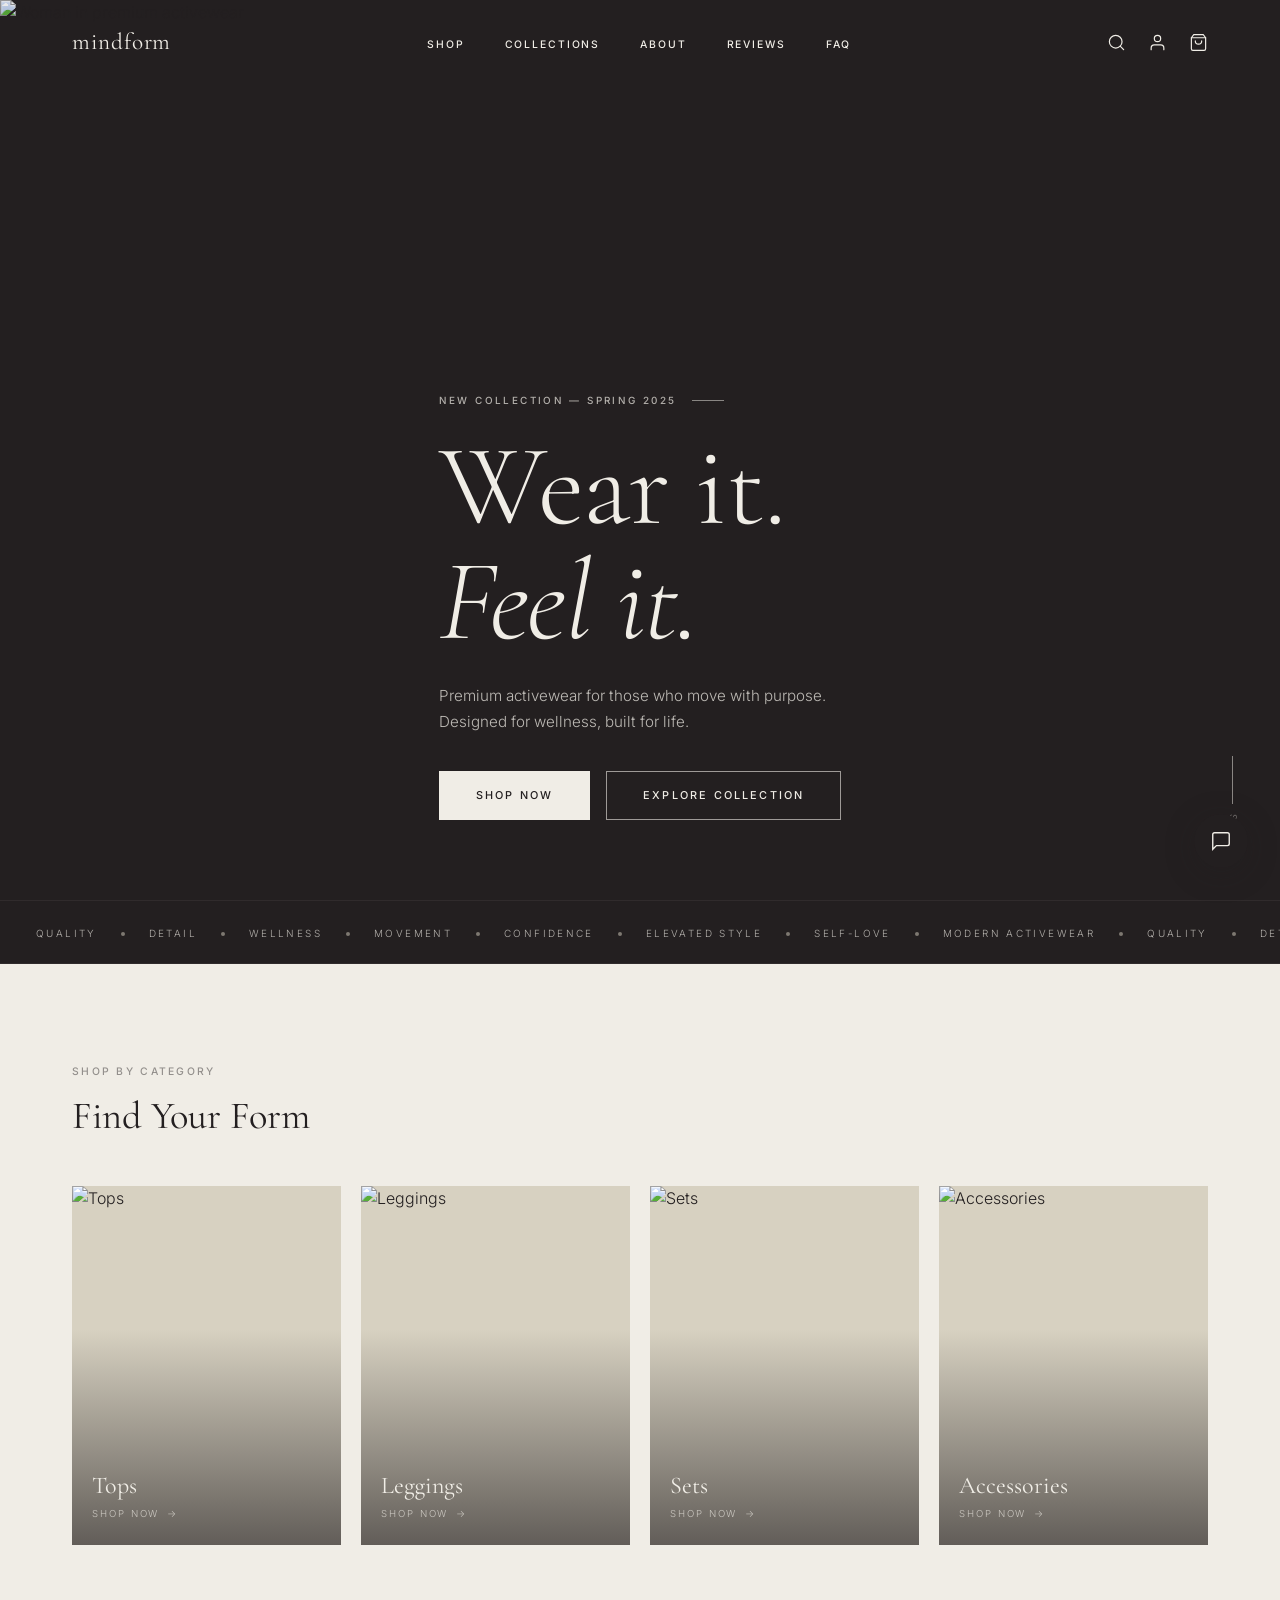
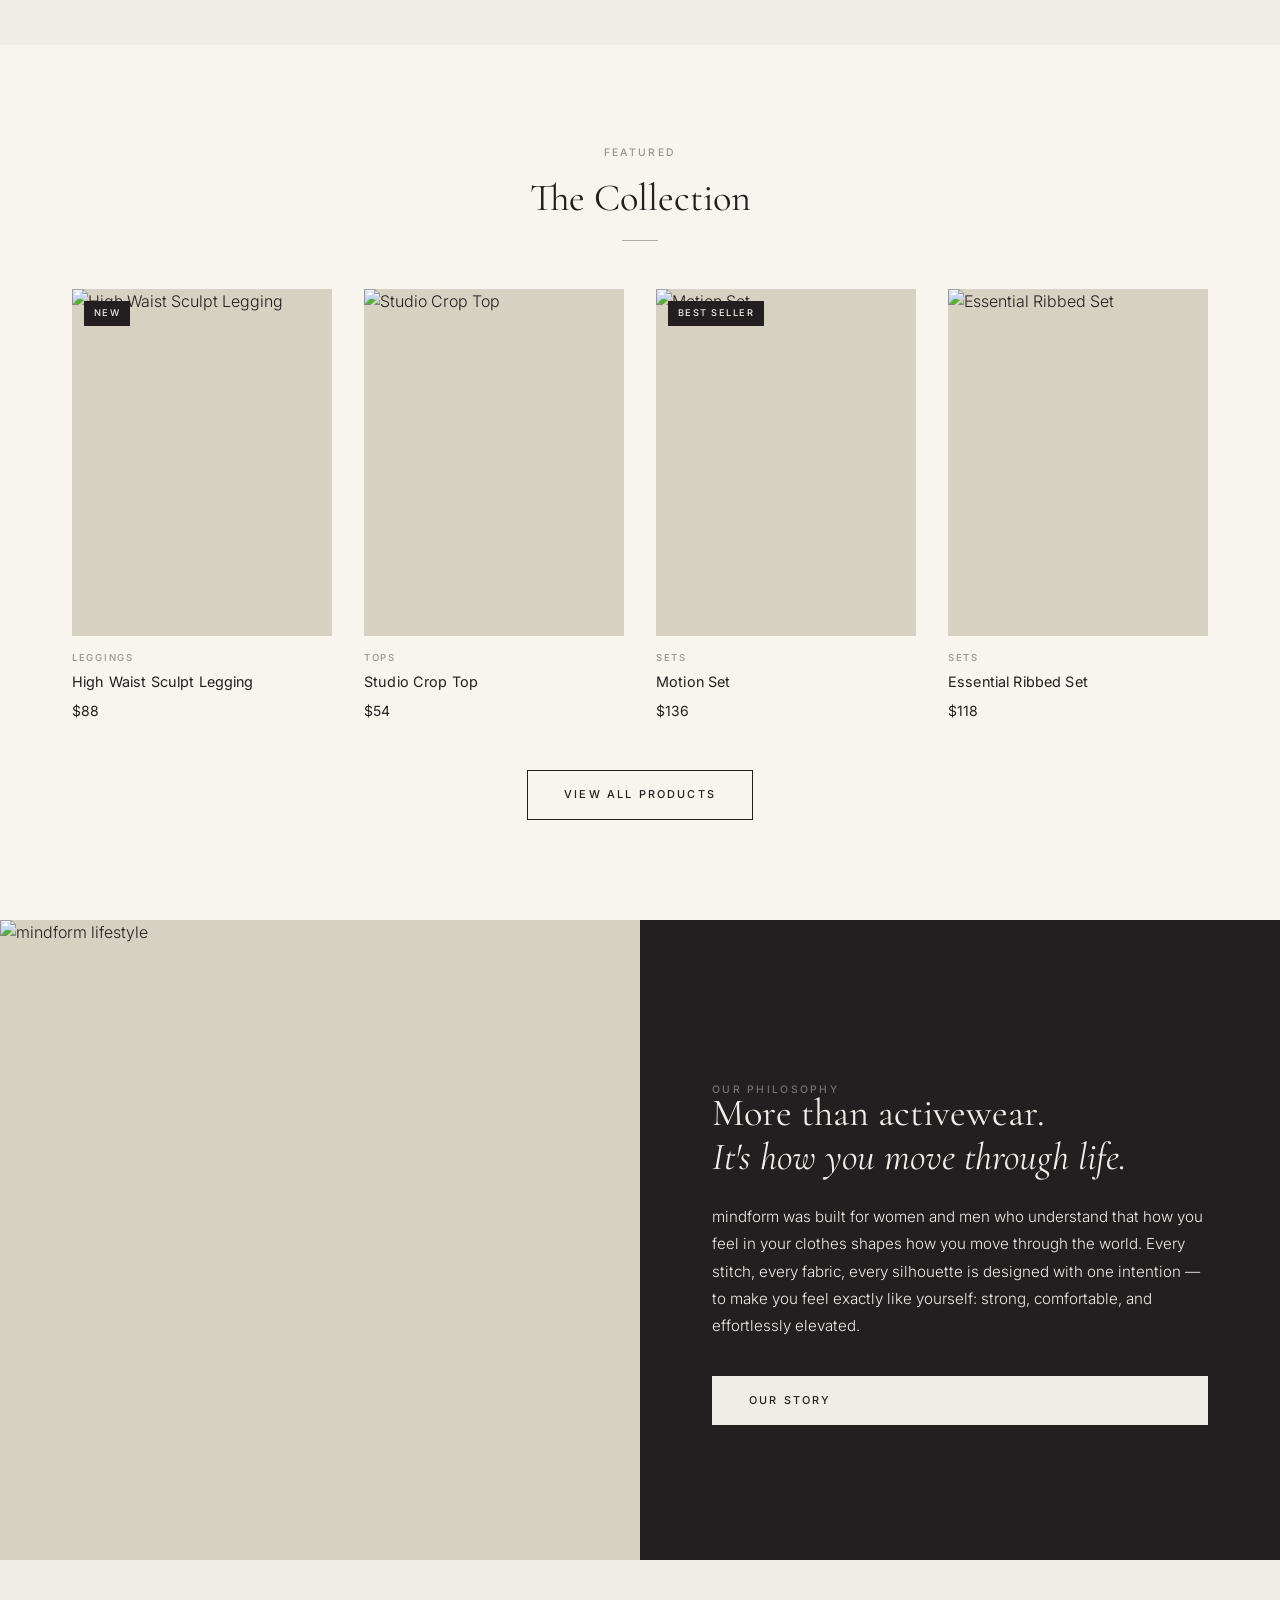
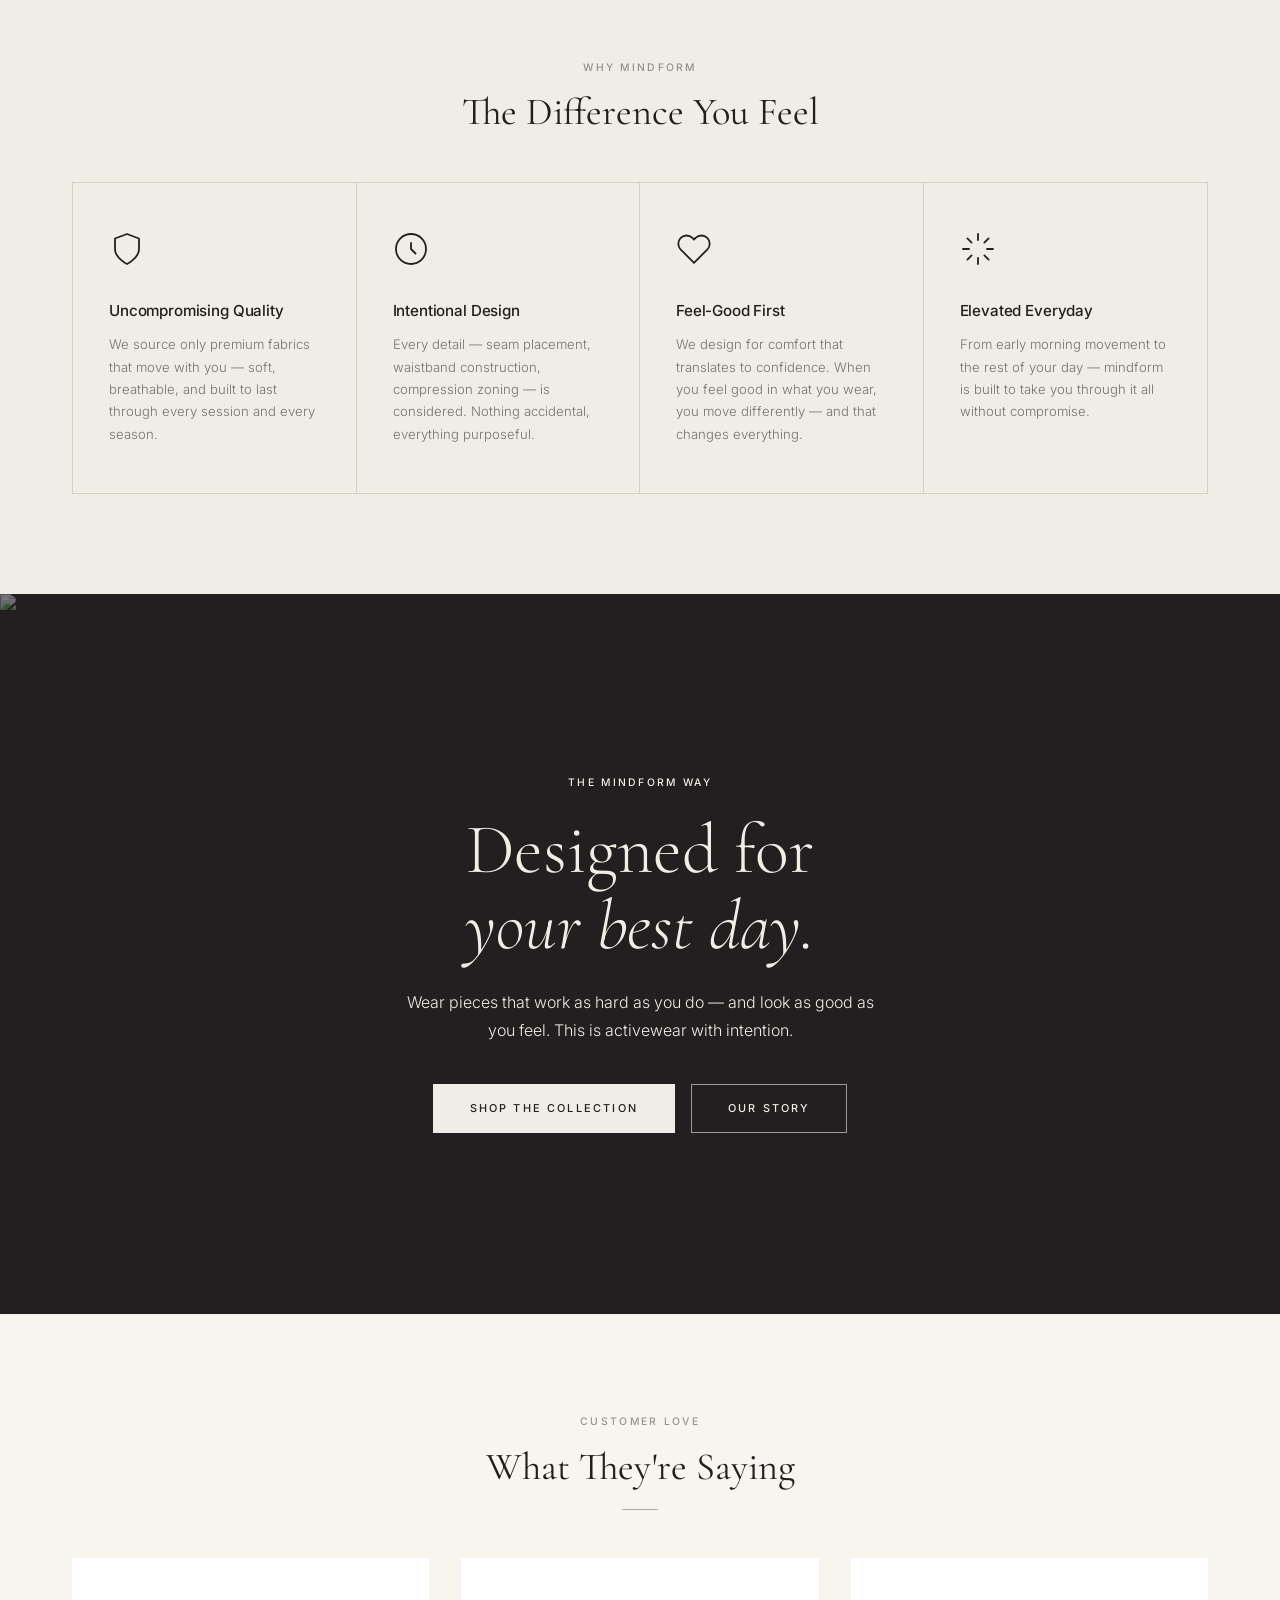
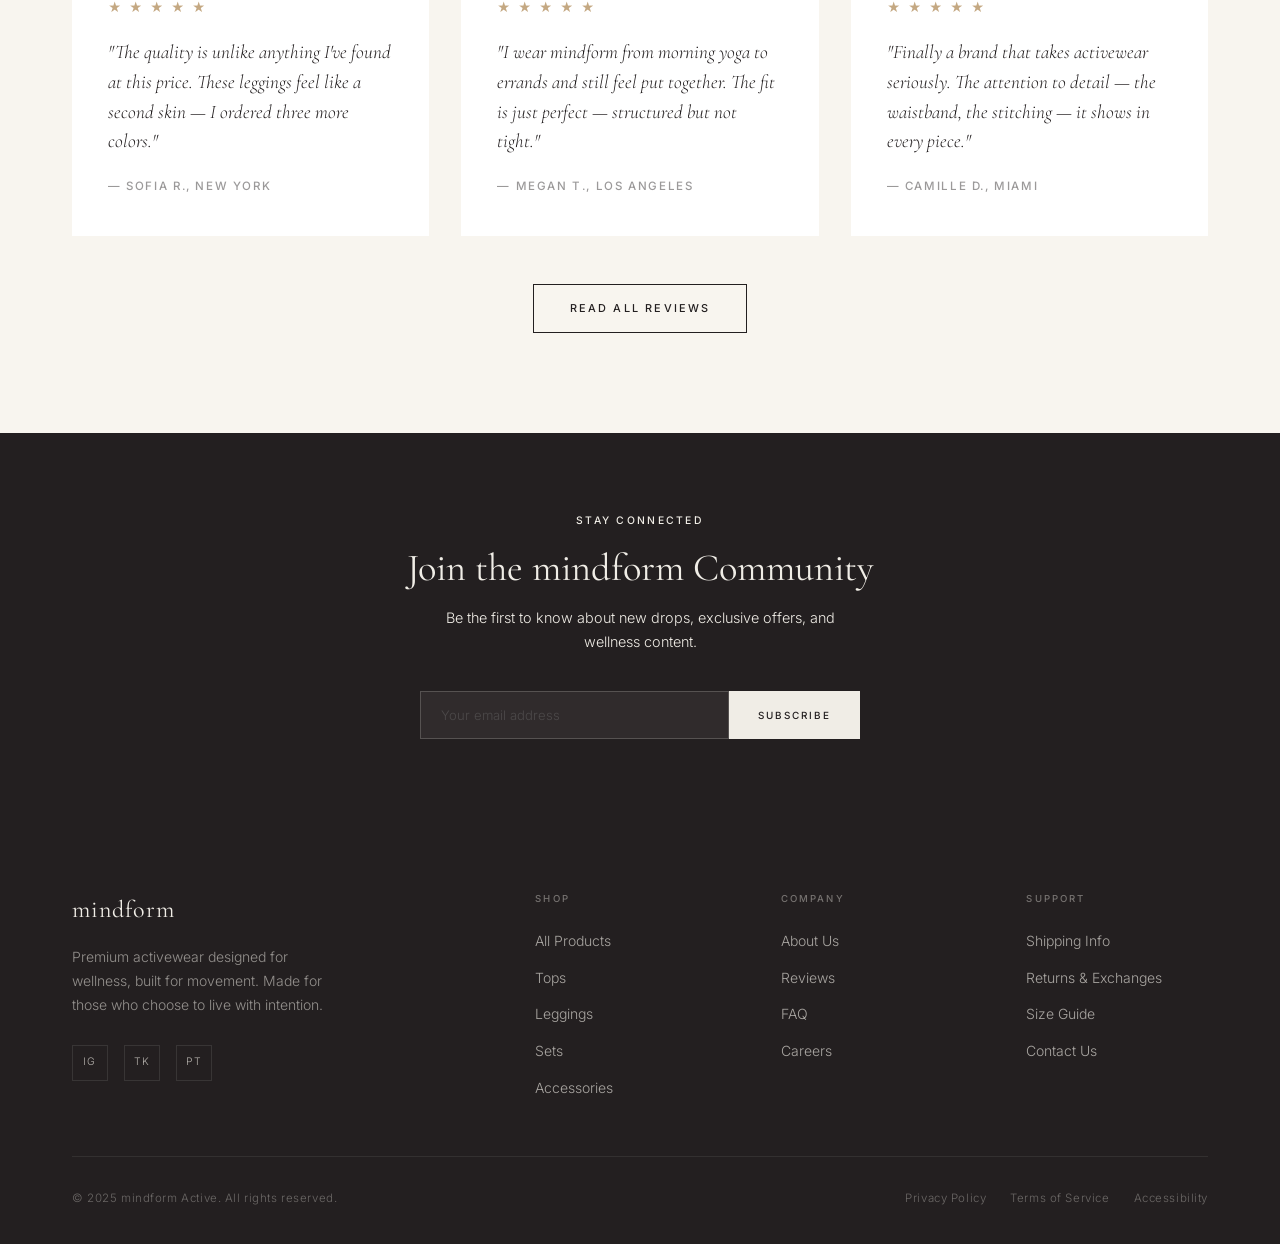
==== demo/index.html @ 0b868bde "Add mindform Active multi-page demo Complete 6-page premium activewear ecommerce demo: - index.html " ====
<!DOCTYPE html>
<html lang="en">
<head>
  <meta charset="UTF-8" />
  <meta name="viewport" content="width=device-width, initial-scale=1.0" />
  <title>mindform Active — Premium Activewear</title>
  <meta name="description" content="Elevate your movement. Premium activewear crafted for those who live with intention." />
  <link rel="stylesheet" href="css/styles.css" />
</head>
<body>

  <!-- ── Navbar ───────────────────────────────────── -->
  <nav class="navbar navbar--on-dark" id="navbar">
    <div class="container">
      <div class="navbar__inner">
        <a href="index.html" class="navbar__logo">mindform</a>
        <ul class="navbar__nav">
          <li><a href="shop.html" class="navbar__link">Shop</a></li>
          <li><a href="shop.html" class="navbar__link">Collections</a></li>
          <li><a href="about.html" class="navbar__link">About</a></li>
          <li><a href="testimonials.html" class="navbar__link">Reviews</a></li>
          <li><a href="faq.html" class="navbar__link">FAQ</a></li>
        </ul>
        <div class="navbar__actions">
          <svg class="nav-icon" viewBox="0 0 24 24"><circle cx="11" cy="11" r="8"/><path d="m21 21-4.35-4.35"/></svg>
          <svg class="nav-icon" viewBox="0 0 24 24"><path d="M20 21v-2a4 4 0 0 0-4-4H8a4 4 0 0 0-4 4v2"/><circle cx="12" cy="7" r="4"/></svg>
          <svg class="nav-icon" viewBox="0 0 24 24"><path d="M6 2 3 6v14a2 2 0 0 0 2 2h14a2 2 0 0 0 2-2V6l-3-4z"/><line x1="3" y1="6" x2="21" y2="6"/><path d="M16 10a4 4 0 0 1-8 0"/></svg>
          <button class="navbar__burger" aria-label="Menu">
            <span></span><span></span><span></span>
          </button>
        </div>
      </div>
    </div>
  </nav>

  <!-- Mobile Nav -->
  <nav class="mobile-nav">
    <button class="mobile-nav__close" aria-label="Close">✕</button>
    <a href="index.html" class="mobile-nav__link">Home</a>
    <a href="shop.html" class="mobile-nav__link">Shop</a>
    <a href="about.html" class="mobile-nav__link">About</a>
    <a href="testimonials.html" class="mobile-nav__link">Reviews</a>
    <a href="faq.html" class="mobile-nav__link">FAQ</a>
    <div class="nav-actions mt-32">
      <a href="#">Account</a>
      <a href="#">Bag (0)</a>
    </div>
  </nav>

  <!-- ── Hero ─────────────────────────────────────── -->
  <section class="hero">
    <div class="hero__bg">
      <img
        src="https://images.unsplash.com/photo-1571019613454-1cb2f99b2d8b?auto=format&fit=crop&w=1920&q=85"
        alt="Woman in premium activewear"
        loading="eager"
      />
    </div>
    <div class="hero__overlay"></div>
    <div class="container">
      <div class="hero__content">
        <div class="hero__eyebrow">
          <span>New Collection — Spring 2025</span>
        </div>
        <h1 class="display-xl hero__title">
          Wear it.<br>
          <em>Feel it.</em>
        </h1>
        <p class="hero__sub">
          Premium activewear for those who move with purpose. Designed for wellness, built for life.
        </p>
        <div class="hero__actions">
          <a href="shop.html" class="btn btn-light">Shop Now</a>
          <a href="shop.html" class="btn btn-ghost-light">Explore Collection</a>
        </div>
      </div>
    </div>
    <div class="hero__scroll">
      <div class="hero__scroll-line"></div>
      <span>Scroll</span>
    </div>
  </section>

  <!-- ── Marquee ───────────────────────────────────── -->
  <div class="marquee">
    <div class="marquee__track" aria-hidden="true">
      <div class="marquee__group">
        <span class="marquee__item">Quality</span>
        <span class="marquee__sep"></span>
        <span class="marquee__item">Detail</span>
        <span class="marquee__sep"></span>
        <span class="marquee__item">Wellness</span>
        <span class="marquee__sep"></span>
        <span class="marquee__item">Movement</span>
        <span class="marquee__sep"></span>
        <span class="marquee__item">Confidence</span>
        <span class="marquee__sep"></span>
        <span class="marquee__item">Elevated Style</span>
        <span class="marquee__sep"></span>
        <span class="marquee__item">Self-Love</span>
        <span class="marquee__sep"></span>
        <span class="marquee__item">Modern Activewear</span>
        <span class="marquee__sep"></span>
      </div>
      <div class="marquee__group" aria-hidden="true">
        <span class="marquee__item">Quality</span>
        <span class="marquee__sep"></span>
        <span class="marquee__item">Detail</span>
        <span class="marquee__sep"></span>
        <span class="marquee__item">Wellness</span>
        <span class="marquee__sep"></span>
        <span class="marquee__item">Movement</span>
        <span class="marquee__sep"></span>
        <span class="marquee__item">Confidence</span>
        <span class="marquee__sep"></span>
        <span class="marquee__item">Elevated Style</span>
        <span class="marquee__sep"></span>
        <span class="marquee__item">Self-Love</span>
        <span class="marquee__sep"></span>
        <span class="marquee__item">Modern Activewear</span>
        <span class="marquee__sep"></span>
      </div>
    </div>
  </div>

  <!-- ── Categories ───────────────────────────────── -->
  <section class="section section--cream">
    <div class="container">
      <div class="section-header" data-reveal>
        <span class="label">Shop by Category</span>
        <h2 class="display-md">Find Your Form</h2>
      </div>
      <div class="category-grid">
        <a href="shop.html" class="cat-card" data-reveal data-delay="1">
          <img
            src="https://images.unsplash.com/photo-1518611012144-d8b0bdd8a4eb?auto=format&fit=crop&w=600&q=80"
            alt="Tops"
            loading="lazy"
          />
          <div class="cat-card__overlay"></div>
          <div class="cat-card__content">
            <h3 class="cat-card__title">Tops</h3>
            <span class="cat-card__link">Shop now</span>
          </div>
        </a>
        <a href="shop.html" class="cat-card" data-reveal data-delay="2">
          <img
            src="https://images.unsplash.com/photo-1594737625785-a6cbdabd333c?auto=format&fit=crop&w=600&q=80"
            alt="Leggings"
            loading="lazy"
          />
          <div class="cat-card__overlay"></div>
          <div class="cat-card__content">
            <h3 class="cat-card__title">Leggings</h3>
            <span class="cat-card__link">Shop now</span>
          </div>
        </a>
        <a href="shop.html" class="cat-card" data-reveal data-delay="3">
          <img
            src="https://images.unsplash.com/photo-1506629082955-511b1aa562c8?auto=format&fit=crop&w=600&q=80"
            alt="Sets"
            loading="lazy"
          />
          <div class="cat-card__overlay"></div>
          <div class="cat-card__content">
            <h3 class="cat-card__title">Sets</h3>
            <span class="cat-card__link">Shop now</span>
          </div>
        </a>
        <a href="shop.html" class="cat-card" data-reveal data-delay="4">
          <img
            src="https://images.unsplash.com/photo-1544725176-7c40e5a71c5e?auto=format&fit=crop&w=600&q=80"
            alt="Accessories"
            loading="lazy"
          />
          <div class="cat-card__overlay"></div>
          <div class="cat-card__content">
            <h3 class="cat-card__title">Accessories</h3>
            <span class="cat-card__link">Shop now</span>
          </div>
        </a>
      </div>
    </div>
  </section>

  <!-- ── Featured Products ─────────────────────────── -->
  <section class="section section--off">
    <div class="container">
      <div class="section-header section-header--center" data-reveal>
        <span class="label">Featured</span>
        <h2 class="display-md">The Collection</h2>
        <div class="divider divider--center"></div>
      </div>
      <div class="product-grid product-grid--4">
        <a href="product.html" class="product-card" data-reveal data-delay="1">
          <div class="product-card__media">
            <img
              src="https://images.unsplash.com/photo-1617952236311-f0c9a4a9c8d6?auto=format&fit=crop&w=600&q=80"
              alt="High Waist Sculpt Legging"
              loading="lazy"
            />
            <span class="product-card__badge">New</span>
            <button class="product-card__quick">Quick Add</button>
          </div>
          <div class="product-card__info">
            <p class="product-card__category">Leggings</p>
            <h3 class="product-card__name">High Waist Sculpt Legging</h3>
            <p class="product-card__price">$88</p>
          </div>
        </a>
        <a href="product.html" class="product-card" data-reveal data-delay="2">
          <div class="product-card__media">
            <img
              src="https://images.unsplash.com/photo-1551218808-5f2eff74e4b8?auto=format&fit=crop&w=600&q=80"
              alt="Studio Crop Top"
              loading="lazy"
            />
            <button class="product-card__quick">Quick Add</button>
          </div>
          <div class="product-card__info">
            <p class="product-card__category">Tops</p>
            <h3 class="product-card__name">Studio Crop Top</h3>
            <p class="product-card__price">$54</p>
          </div>
        </a>
        <a href="product.html" class="product-card" data-reveal data-delay="3">
          <div class="product-card__media">
            <img
              src="https://images.unsplash.com/photo-1483721310020-03333e577078?auto=format&fit=crop&w=600&q=80"
              alt="Motion Set"
              loading="lazy"
            />
            <span class="product-card__badge">Best Seller</span>
            <button class="product-card__quick">Quick Add</button>
          </div>
          <div class="product-card__info">
            <p class="product-card__category">Sets</p>
            <h3 class="product-card__name">Motion Set</h3>
            <p class="product-card__price">$136</p>
          </div>
        </a>
        <a href="product.html" class="product-card" data-reveal data-delay="4">
          <div class="product-card__media">
            <img
              src="https://images.unsplash.com/photo-1558618666-fcd25c85cd64?auto=format&fit=crop&w=600&q=80"
              alt="Essential Ribbed Set"
              loading="lazy"
            />
            <button class="product-card__quick">Quick Add</button>
          </div>
          <div class="product-card__info">
            <p class="product-card__category">Sets</p>
            <h3 class="product-card__name">Essential Ribbed Set</h3>
            <p class="product-card__price">$118</p>
          </div>
        </a>
      </div>
      <div class="text-center mt-48" data-reveal>
        <a href="shop.html" class="btn btn-secondary">View All Products</a>
      </div>
    </div>
  </section>

  <!-- ── Brand Story Split ──────────────────────────── -->
  <div class="brand-split">
    <div class="brand-split__image">
      <img
        src="https://images.unsplash.com/photo-1546483875-ad9014c88eba?auto=format&fit=crop&w=800&q=80"
        alt="mindform lifestyle"
        loading="lazy"
      />
    </div>
    <div class="brand-split__content">
      <span class="label" data-reveal data-reveal="fade">Our Philosophy</span>
      <h2 class="display-md" data-reveal>More than activewear.<br><em>It's how you move through life.</em></h2>
      <p data-reveal data-delay="2">
        mindform was built for women and men who understand that how you feel in your clothes shapes how you move through the world. Every stitch, every fabric, every silhouette is designed with one intention — to make you feel exactly like yourself: strong, comfortable, and effortlessly elevated.
      </p>
      <a href="about.html" class="btn btn-light" data-reveal data-delay="3">Our Story</a>
    </div>
  </div>

  <!-- ── Why mindform ───────────────────────────────── -->
  <section class="section section--cream">
    <div class="container">
      <div class="section-header section-header--center" data-reveal>
        <span class="label">Why mindform</span>
        <h2 class="display-md">The Difference You Feel</h2>
      </div>
      <div class="features-grid" data-reveal>
        <div class="feature-item">
          <svg class="feature-icon" viewBox="0 0 24 24"><path d="M12 22s8-4 8-10V5l-8-3-8 3v7c0 6 8 10 8 10z"/></svg>
          <h3>Uncompromising Quality</h3>
          <p>We source only premium fabrics that move with you — soft, breathable, and built to last through every session and every season.</p>
        </div>
        <div class="feature-item">
          <svg class="feature-icon" viewBox="0 0 24 24"><circle cx="12" cy="12" r="10"/><path d="M12 8v4l3 3"/></svg>
          <h3>Intentional Design</h3>
          <p>Every detail — seam placement, waistband construction, compression zoning — is considered. Nothing accidental, everything purposeful.</p>
        </div>
        <div class="feature-item">
          <svg class="feature-icon" viewBox="0 0 24 24"><path d="M20.84 4.61a5.5 5.5 0 0 0-7.78 0L12 5.67l-1.06-1.06a5.5 5.5 0 0 0-7.78 7.78l1.06 1.06L12 21.23l7.78-7.78 1.06-1.06a5.5 5.5 0 0 0 0-7.78z"/></svg>
          <h3>Feel-Good First</h3>
          <p>We design for comfort that translates to confidence. When you feel good in what you wear, you move differently — and that changes everything.</p>
        </div>
        <div class="feature-item">
          <svg class="feature-icon" viewBox="0 0 24 24"><line x1="12" y1="2" x2="12" y2="6"/><line x1="12" y1="18" x2="12" y2="22"/><line x1="4.93" y1="4.93" x2="7.76" y2="7.76"/><line x1="16.24" y1="16.24" x2="19.07" y2="19.07"/><line x1="2" y1="12" x2="6" y2="12"/><line x1="18" y1="12" x2="22" y2="12"/><line x1="4.93" y1="19.07" x2="7.76" y2="16.24"/><line x1="16.24" y1="7.76" x2="19.07" y2="4.93"/></svg>
          <h3>Elevated Everyday</h3>
          <p>From early morning movement to the rest of your day — mindform is built to take you through it all without compromise.</p>
        </div>
      </div>
    </div>
  </section>

  <!-- ── Lifestyle Fullscreen ────────────────────────── -->
  <section class="fullscreen-cta">
    <div class="fullscreen-cta__bg">
      <img
        src="https://images.unsplash.com/photo-1571019613454-1cb2f99b2d8b?auto=format&fit=crop&w=1920&q=80"
        alt="mindform lifestyle"
        loading="lazy"
      />
    </div>
    <div class="fullscreen-cta__content">
      <span class="label" data-reveal data-reveal="fade">The mindform Way</span>
      <h2 class="display-lg" data-reveal>
        Designed for<br><em>your best day.</em>
      </h2>
      <p data-reveal data-delay="2">
        Wear pieces that work as hard as you do — and look as good as you feel. This is activewear with intention.
      </p>
      <div class="flex flex-center gap-16" data-reveal data-delay="3">
        <a href="shop.html" class="btn btn-light">Shop the Collection</a>
        <a href="about.html" class="btn btn-ghost-light">Our Story</a>
      </div>
    </div>
  </section>

  <!-- ── Testimonials Preview ─────────────────────── -->
  <section class="section section--off">
    <div class="container">
      <div class="section-header section-header--center" data-reveal>
        <span class="label">Customer Love</span>
        <h2 class="display-md">What They're Saying</h2>
        <div class="divider divider--center"></div>
      </div>
      <div class="testimonial-grid">
        <div class="testimonial-card" data-reveal data-delay="1">
          <div class="testimonial-stars">★ ★ ★ ★ ★</div>
          <blockquote>"The quality is unlike anything I've found at this price. These leggings feel like a second skin — I ordered three more colors."</blockquote>
          <cite>— Sofia R., New York</cite>
        </div>
        <div class="testimonial-card" data-reveal data-delay="2">
          <div class="testimonial-stars">★ ★ ★ ★ ★</div>
          <blockquote>"I wear mindform from morning yoga to errands and still feel put together. The fit is just perfect — structured but not tight."</blockquote>
          <cite>— Megan T., Los Angeles</cite>
        </div>
        <div class="testimonial-card" data-reveal data-delay="3">
          <div class="testimonial-stars">★ ★ ★ ★ ★</div>
          <blockquote>"Finally a brand that takes activewear seriously. The attention to detail — the waistband, the stitching — it shows in every piece."</blockquote>
          <cite>— Camille D., Miami</cite>
        </div>
      </div>
      <div class="text-center mt-48" data-reveal>
        <a href="testimonials.html" class="btn btn-secondary">Read All Reviews</a>
      </div>
    </div>
  </section>

  <!-- ── Newsletter ─────────────────────────────────── -->
  <section class="newsletter-section">
    <div class="container">
      <span class="label" data-reveal data-reveal="fade">Stay Connected</span>
      <h2 class="display-md" data-reveal>Join the mindform Community</h2>
      <p data-reveal data-delay="2">
        Be the first to know about new drops, exclusive offers, and wellness content.
      </p>
      <form class="newsletter-form" data-reveal data-delay="3">
        <input type="email" placeholder="Your email address" required />
        <button type="submit">Subscribe</button>
      </form>
    </div>
  </section>

  <!-- ── Footer ─────────────────────────────────────── -->
  <footer class="footer">
    <div class="container">
      <div class="footer__grid">
        <div class="footer__brand">
          <div class="footer__logo">mindform</div>
          <p class="footer__tagline">Premium activewear designed for wellness, built for movement. Made for those who choose to live with intention.</p>
          <div class="footer__social">
            <a href="#" aria-label="Instagram">IG</a>
            <a href="#" aria-label="TikTok">TK</a>
            <a href="#" aria-label="Pinterest">PT</a>
          </div>
        </div>
        <div>
          <h4 class="footer__col-title">Shop</h4>
          <ul class="footer__links">
            <li><a href="shop.html">All Products</a></li>
            <li><a href="shop.html">Tops</a></li>
            <li><a href="shop.html">Leggings</a></li>
            <li><a href="shop.html">Sets</a></li>
            <li><a href="shop.html">Accessories</a></li>
          </ul>
        </div>
        <div>
          <h4 class="footer__col-title">Company</h4>
          <ul class="footer__links">
            <li><a href="about.html">About Us</a></li>
            <li><a href="testimonials.html">Reviews</a></li>
            <li><a href="faq.html">FAQ</a></li>
            <li><a href="#">Careers</a></li>
          </ul>
        </div>
        <div>
          <h4 class="footer__col-title">Support</h4>
          <ul class="footer__links">
            <li><a href="#">Shipping Info</a></li>
            <li><a href="#">Returns & Exchanges</a></li>
            <li><a href="#">Size Guide</a></li>
            <li><a href="#">Contact Us</a></li>
          </ul>
        </div>
      </div>
      <div class="footer__bottom">
        <p>© 2025 mindform Active. All rights reserved.</p>
        <div class="footer__bottom-links">
          <a href="#">Privacy Policy</a>
          <a href="#">Terms of Service</a>
          <a href="#">Accessibility</a>
        </div>
      </div>
    </div>
  </footer>

  <!-- ── Chatbot ─────────────────────────────────────── -->
  <button class="chatbot-fab" aria-label="Open chat">
    <svg viewBox="0 0 24 24"><path d="M21 15a2 2 0 0 1-2 2H7l-4 4V5a2 2 0 0 1 2-2h14a2 2 0 0 1 2 2z"/></svg>
  </button>
  <div class="chatbot-window">
    <div class="chatbot-head">
      <div class="chatbot-head-left">
        <div class="chatbot-avatar">mf</div>
        <div>
          <h4>mindform Assistant</h4>
          <p>Online now</p>
        </div>
      </div>
      <button class="chatbot-head-close" aria-label="Close chat">✕</button>
    </div>
    <div class="chatbot-messages">
      <div class="chat-msg chat-msg--bot">
        <div class="chat-bubble">Hi, I'm mindform Active's virtual assistant. I can help you explore products, collections, and sizing.</div>
      </div>
    </div>
    <div class="chatbot-chips">
      <button class="chip">Sizing help</button>
      <button class="chip">Shipping info</button>
      <button class="chip">Returns</button>
      <button class="chip">Browse collections</button>
    </div>
    <div class="chatbot-input-row">
      <input type="text" placeholder="Ask me anything..." />
      <button class="chatbot-send" aria-label="Send">
        <svg viewBox="0 0 24 24"><line x1="22" y1="2" x2="11" y2="13"/><polygon points="22 2 15 22 11 13 2 9 22 2"/></svg>
      </button>
    </div>
  </div>

  <script src="js/main.js"></script>
</body>
</html>
---- demo/css/styles.css ----
/* =====================================================
   MINDFORM ACTIVE — Design System v1.0
   ===================================================== */

@import url('https://fonts.googleapis.com/css2?family=Cormorant+Garamond:ital,wght@0,300;0,400;0,500;1,300;1,400&family=Inter:wght@300;400;500;600&display=swap');

/* ─── Tokens ─────────────────────────────────────── */
:root {
  --cream:    #F0EDE6;
  --beige:    #D7D1C1;
  --charcoal: #231F20;
  --white:    #FFFFFF;
  --off:      #F8F5EF;

  --font-display: 'Cormorant Garamond', serif;
  --font-body:    'Inter', sans-serif;

  --max-w:    1200px;
  --sec-y:    100px;
  --gap-xl:   64px;
  --gap-lg:   48px;
  --gap-md:   32px;
  --gap-sm:   20px;

  --ease:     cubic-bezier(0.25, 0.46, 0.45, 0.94);
  --dur:      0.35s;
}

/* ─── Reset ──────────────────────────────────────── */
*, *::before, *::after { box-sizing: border-box; margin: 0; padding: 0; }
html { scroll-behavior: smooth; font-size: 16px; }
body {
  font-family: var(--font-body);
  background: var(--cream);
  color: var(--charcoal);
  line-height: 1.6;
  font-weight: 300;
  -webkit-font-smoothing: antialiased;
  overflow-x: hidden;
}
img { display: block; max-width: 100%; height: auto; }
a { color: inherit; text-decoration: none; }
ul { list-style: none; }
button { font-family: var(--font-body); }

/* ─── Container ──────────────────────────────────── */
.container {
  max-width: var(--max-w);
  margin: 0 auto;
  padding: 0 32px;
}
@media (max-width: 768px) { .container { padding: 0 20px; } }

/* ─── Typography ─────────────────────────────────── */
.display-xl {
  font-family: var(--font-display);
  font-size: clamp(3.5rem, 9vw, 8rem);
  font-weight: 300;
  line-height: 1.0;
  letter-spacing: -0.01em;
}
.display-lg {
  font-family: var(--font-display);
  font-size: clamp(2.5rem, 5.5vw, 5.5rem);
  font-weight: 300;
  line-height: 1.08;
}
.display-md {
  font-family: var(--font-display);
  font-size: clamp(1.75rem, 3vw, 3.25rem);
  font-weight: 400;
  line-height: 1.15;
}
.heading-lg {
  font-family: var(--font-body);
  font-size: clamp(1.25rem, 2vw, 1.75rem);
  font-weight: 500;
  letter-spacing: -0.02em;
  line-height: 1.3;
}
.heading-md {
  font-family: var(--font-body);
  font-size: 1.125rem;
  font-weight: 500;
  letter-spacing: -0.01em;
}
.label {
  font-family: var(--font-body);
  font-size: 0.65rem;
  font-weight: 500;
  letter-spacing: 0.22em;
  text-transform: uppercase;
}
.body-lg {
  font-size: 1rem;
  font-weight: 300;
  line-height: 1.75;
}
.body-sm {
  font-size: 0.875rem;
  font-weight: 300;
  line-height: 1.65;
}
.italic { font-style: italic; }
.muted { opacity: 0.55; }

/* ─── Divider ─────────────────────────────────────── */
.divider {
  width: 36px;
  height: 1px;
  background: currentColor;
  opacity: 0.35;
  margin: 20px 0;
}
.divider--center { margin: 20px auto; }

/* ─── Buttons ─────────────────────────────────────── */
.btn {
  display: inline-flex;
  align-items: center;
  gap: 10px;
  padding: 15px 36px;
  font-size: 0.68rem;
  font-weight: 500;
  letter-spacing: 0.2em;
  text-transform: uppercase;
  border: 1px solid transparent;
  cursor: pointer;
  transition: background var(--dur) var(--ease),
              color var(--dur) var(--ease),
              border-color var(--dur) var(--ease),
              transform var(--dur) var(--ease);
  white-space: nowrap;
  background: none;
}
.btn:hover { transform: translateY(-1px); }
.btn-primary {
  background: var(--charcoal);
  color: var(--cream);
  border-color: var(--charcoal);
}
.btn-primary:hover {
  background: transparent;
  color: var(--charcoal);
}
.btn-secondary {
  background: transparent;
  color: var(--charcoal);
  border-color: var(--charcoal);
}
.btn-secondary:hover {
  background: var(--charcoal);
  color: var(--cream);
}
.btn-light {
  background: var(--cream);
  color: var(--charcoal);
  border-color: var(--cream);
}
.btn-light:hover {
  background: transparent;
  color: var(--cream);
  border-color: var(--cream);
}
.btn-ghost-light {
  background: transparent;
  color: var(--cream);
  border-color: rgba(240,237,230,0.6);
}
.btn-ghost-light:hover {
  background: var(--cream);
  color: var(--charcoal);
  border-color: var(--cream);
}
.btn--sm { padding: 10px 24px; font-size: 0.62rem; }
.btn--icon { padding: 14px; gap: 0; }

/* ─── Section ─────────────────────────────────────── */
.section { padding: var(--sec-y) 0; }
.section--sm { padding: 64px 0; }
.section--lg { padding: 128px 0; }
.section--dark { background: var(--charcoal); color: var(--cream); }
.section--beige { background: var(--beige); }
.section--cream { background: var(--cream); }
.section--off { background: var(--off); }

.section-header { margin-bottom: var(--gap-lg); }
.section-header--center { text-align: center; }
.section-header .label { display: block; margin-bottom: 14px; opacity: 0.45; }

/* ─── Navbar ──────────────────────────────────────── */
.navbar {
  position: fixed;
  top: 0; left: 0; right: 0;
  z-index: 100;
  padding: 24px 0;
  transition: padding var(--dur) var(--ease),
              background var(--dur) var(--ease),
              border-color var(--dur) var(--ease);
  border-bottom: 1px solid transparent;
}
.navbar.scrolled {
  background: rgba(240, 237, 230, 0.96);
  backdrop-filter: blur(12px);
  -webkit-backdrop-filter: blur(12px);
  padding: 16px 0;
  border-bottom-color: rgba(215, 209, 193, 0.5);
}
.navbar--on-dark { color: var(--cream); }
.navbar--on-dark.scrolled { color: var(--charcoal); }

.navbar__inner {
  display: flex;
  align-items: center;
  justify-content: space-between;
}
.navbar__logo {
  font-family: var(--font-display);
  font-size: 1.45rem;
  font-weight: 400;
  letter-spacing: 0.04em;
  flex-shrink: 0;
}
.navbar__nav {
  display: flex;
  align-items: center;
  gap: 40px;
}
.navbar__link {
  font-size: 0.65rem;
  font-weight: 500;
  letter-spacing: 0.18em;
  text-transform: uppercase;
  position: relative;
  transition: opacity var(--dur);
}
.navbar__link::after {
  content: '';
  position: absolute;
  bottom: -3px; left: 0;
  width: 0; height: 1px;
  background: currentColor;
  transition: width var(--dur) var(--ease);
}
.navbar__link:hover::after,
.navbar__link.active::after { width: 100%; }

.navbar__actions {
  display: flex;
  align-items: center;
  gap: 22px;
}
.nav-icon {
  width: 19px; height: 19px;
  cursor: pointer;
  stroke: currentColor;
  fill: none;
  stroke-width: 1.5;
  stroke-linecap: round;
  stroke-linejoin: round;
  transition: opacity var(--dur);
}
.nav-icon:hover { opacity: 0.55; }

/* Mobile toggle */
.navbar__burger {
  display: none;
  flex-direction: column;
  gap: 5px;
  background: none;
  border: none;
  cursor: pointer;
  padding: 4px;
}
.navbar__burger span {
  display: block;
  width: 22px; height: 1.5px;
  background: currentColor;
  transition: all var(--dur) var(--ease);
}

/* Mobile menu */
.mobile-nav {
  display: none;
  position: fixed;
  inset: 0;
  background: var(--cream);
  z-index: 99;
  flex-direction: column;
  align-items: center;
  justify-content: center;
  gap: 8px;
  opacity: 0;
  pointer-events: none;
  transition: opacity 0.4s var(--ease);
}
.mobile-nav.open {
  opacity: 1;
  pointer-events: all;
}
.mobile-nav__link {
  font-family: var(--font-display);
  font-size: clamp(2rem, 7vw, 3rem);
  font-weight: 300;
  color: var(--charcoal);
  padding: 8px 0;
  transition: opacity var(--dur);
}
.mobile-nav__link:hover { opacity: 0.55; }
.mobile-nav__close {
  position: absolute;
  top: 24px; right: 28px;
  background: none;
  border: none;
  cursor: pointer;
  font-size: 1.5rem;
  color: var(--charcoal);
  line-height: 1;
  width: 40px; height: 40px;
  display: flex; align-items: center; justify-content: center;
}
.mobile-nav .nav-actions {
  display: flex;
  gap: 24px;
  margin-top: 24px;
}
.mobile-nav .nav-actions a {
  font-size: 0.65rem;
  letter-spacing: 0.18em;
  text-transform: uppercase;
  font-weight: 500;
  opacity: 0.5;
}

/* ─── Footer ──────────────────────────────────────── */
.footer {
  background: var(--charcoal);
  color: var(--cream);
  padding: 72px 0 36px;
}
.footer__grid {
  display: grid;
  grid-template-columns: 2.2fr 1fr 1fr 1fr;
  gap: var(--gap-xl);
  padding-bottom: 56px;
  border-bottom: 1px solid rgba(240, 237, 230, 0.08);
}
.footer__logo {
  font-family: var(--font-display);
  font-size: 1.5rem;
  font-weight: 400;
  letter-spacing: 0.04em;
  margin-bottom: 16px;
}
.footer__tagline {
  font-size: 0.875rem;
  font-weight: 300;
  opacity: 0.55;
  line-height: 1.7;
  max-width: 260px;
  margin-bottom: 28px;
}
.footer__social {
  display: flex;
  gap: 16px;
}
.footer__social a {
  width: 36px; height: 36px;
  border: 1px solid rgba(240,237,230,0.15);
  display: flex; align-items: center; justify-content: center;
  transition: border-color var(--dur), background var(--dur);
  font-size: 0.65rem;
  letter-spacing: 0.1em;
  text-transform: uppercase;
  opacity: 0.7;
}
.footer__social a:hover {
  border-color: var(--cream);
  background: rgba(240,237,230,0.08);
  opacity: 1;
}
.footer__col-title {
  font-size: 0.6rem;
  letter-spacing: 0.22em;
  text-transform: uppercase;
  font-weight: 500;
  opacity: 0.4;
  margin-bottom: 22px;
}
.footer__links {
  display: flex;
  flex-direction: column;
  gap: 11px;
}
.footer__links a {
  font-size: 0.875rem;
  font-weight: 300;
  opacity: 0.65;
  transition: opacity var(--dur);
}
.footer__links a:hover { opacity: 1; }
.footer__bottom {
  padding-top: 32px;
  display: flex;
  align-items: center;
  justify-content: space-between;
  gap: 16px;
}
.footer__bottom p,
.footer__bottom a {
  font-size: 0.72rem;
  font-weight: 300;
  opacity: 0.35;
  letter-spacing: 0.05em;
}
.footer__bottom-links {
  display: flex;
  gap: 24px;
}

/* ─── Hero ────────────────────────────────────────── */
.hero {
  position: relative;
  min-height: 100svh;
  display: flex;
  align-items: flex-end;
  overflow: hidden;
  background: var(--charcoal);
}
.hero__bg {
  position: absolute;
  inset: 0;
}
.hero__bg img {
  width: 100%; height: 100%;
  object-fit: cover;
  object-position: center 20%;
}
.hero__overlay {
  position: absolute;
  inset: 0;
  background: linear-gradient(
    to bottom,
    rgba(35,31,32,0.1) 0%,
    rgba(35,31,32,0.05) 30%,
    rgba(35,31,32,0.45) 75%,
    rgba(35,31,32,0.7) 100%
  );
}
.hero__content {
  position: relative;
  z-index: 2;
  width: 100%;
  padding: 80px 0;
  color: var(--cream);
}
.hero__eyebrow {
  display: flex;
  align-items: center;
  gap: 16px;
  margin-bottom: 20px;
}
.hero__eyebrow span {
  font-size: 0.62rem;
  letter-spacing: 0.24em;
  text-transform: uppercase;
  font-weight: 500;
  opacity: 0.7;
}
.hero__eyebrow::after {
  content: '';
  display: block;
  width: 32px; height: 1px;
  background: rgba(240,237,230,0.5);
}
.hero__title { margin-bottom: 24px; }
.hero__sub {
  font-size: 0.95rem;
  font-weight: 300;
  opacity: 0.75;
  max-width: 400px;
  line-height: 1.7;
  margin-bottom: 36px;
}
.hero__actions {
  display: flex;
  align-items: center;
  gap: 16px;
  flex-wrap: wrap;
}
.hero__scroll {
  position: absolute;
  bottom: 36px; right: 40px;
  z-index: 2;
  display: flex;
  flex-direction: column;
  align-items: center;
  gap: 10px;
  color: var(--cream);
  opacity: 0.5;
}
.hero__scroll span {
  font-size: 0.58rem;
  letter-spacing: 0.25em;
  text-transform: uppercase;
  writing-mode: vertical-rl;
}
.hero__scroll-line {
  width: 1px; height: 48px;
  background: var(--cream);
  animation: scrollLine 1.8s ease-in-out infinite;
}
@keyframes scrollLine {
  0% { transform: scaleY(0); transform-origin: top; opacity: 1; }
  50% { transform: scaleY(1); transform-origin: top; opacity: 1; }
  51% { transform: scaleY(1); transform-origin: bottom; opacity: 1; }
  100% { transform: scaleY(0); transform-origin: bottom; opacity: 0; }
}

/* Page hero (inner pages) */
.page-hero {
  padding: 160px 0 80px;
  background: var(--charcoal);
  color: var(--cream);
  text-align: center;
}
.page-hero .label { opacity: 0.4; margin-bottom: 16px; display: block; }

/* ─── Marquee ─────────────────────────────────────── */
.marquee {
  overflow: hidden;
  background: var(--charcoal);
  color: var(--cream);
  padding: 18px 0;
  border-top: 1px solid rgba(240,237,230,0.06);
  border-bottom: 1px solid rgba(240,237,230,0.06);
}
.marquee__track {
  display: inline-flex;
  animation: ticker 28s linear infinite;
}
.marquee__group {
  display: flex;
  align-items: center;
  gap: 0;
  white-space: nowrap;
  padding-right: 0;
}
.marquee__item {
  display: inline-flex;
  align-items: center;
  font-size: 0.62rem;
  letter-spacing: 0.24em;
  text-transform: uppercase;
  opacity: 0.7;
  padding: 0 36px;
}
.marquee__sep {
  display: inline-block;
  width: 4px; height: 4px;
  border-radius: 50%;
  background: var(--beige);
  opacity: 0.5;
  margin: 0 -12px;
}
@keyframes ticker {
  from { transform: translateX(0); }
  to { transform: translateX(-50%); }
}

/* ─── Category Grid ───────────────────────────────── */
.category-grid {
  display: grid;
  grid-template-columns: repeat(4, 1fr);
  gap: var(--gap-sm);
}
.cat-card {
  position: relative;
  aspect-ratio: 3/4;
  overflow: hidden;
  cursor: pointer;
  background: var(--beige);
}
.cat-card img {
  width: 100%; height: 100%;
  object-fit: cover;
  transition: transform 0.7s var(--ease);
}
.cat-card:hover img { transform: scale(1.05); }
.cat-card__overlay {
  position: absolute;
  inset: 0;
  background: linear-gradient(
    to bottom,
    transparent 40%,
    rgba(35,31,32,0.65) 100%
  );
}
.cat-card__content {
  position: absolute;
  bottom: 0; left: 0; right: 0;
  padding: 24px 20px;
  color: var(--cream);
}
.cat-card__title {
  font-family: var(--font-display);
  font-size: 1.5rem;
  font-weight: 400;
  margin-bottom: 6px;
  line-height: 1.1;
}
.cat-card__link {
  font-size: 0.6rem;
  letter-spacing: 0.2em;
  text-transform: uppercase;
  opacity: 0.7;
  display: flex;
  align-items: center;
  gap: 8px;
}
.cat-card__link::after {
  content: '→';
  transition: transform var(--dur);
}
.cat-card:hover .cat-card__link::after { transform: translateX(4px); }

/* ─── Product Card ────────────────────────────────── */
.product-card {
  display: flex;
  flex-direction: column;
  cursor: pointer;
}
.product-card__media {
  position: relative;
  aspect-ratio: 3/4;
  overflow: hidden;
  background: var(--beige);
}
.product-card__media img {
  width: 100%; height: 100%;
  object-fit: cover;
  transition: transform 0.65s var(--ease);
}
.product-card:hover .product-card__media img { transform: scale(1.04); }
.product-card__badge {
  position: absolute;
  top: 12px; left: 12px;
  background: var(--charcoal);
  color: var(--cream);
  font-size: 0.58rem;
  letter-spacing: 0.16em;
  text-transform: uppercase;
  padding: 5px 10px;
  font-weight: 500;
  z-index: 1;
}
.product-card__badge--sale {
  background: #8B7355;
}
.product-card__quick {
  position: absolute;
  bottom: 0; left: 0; right: 0;
  background: rgba(35, 31, 32, 0.88);
  backdrop-filter: blur(4px);
  color: var(--cream);
  text-align: center;
  padding: 14px;
  font-size: 0.62rem;
  letter-spacing: 0.2em;
  text-transform: uppercase;
  font-weight: 500;
  transform: translateY(100%);
  transition: transform 0.32s var(--ease);
  z-index: 1;
  border: none;
  cursor: pointer;
  width: 100%;
}
.product-card:hover .product-card__quick { transform: translateY(0); }
.product-card__info { padding: 14px 0 0; }
.product-card__category {
  font-size: 0.6rem;
  letter-spacing: 0.18em;
  text-transform: uppercase;
  opacity: 0.45;
  margin-bottom: 5px;
  font-weight: 500;
}
.product-card__name {
  font-size: 0.9rem;
  font-weight: 400;
  letter-spacing: 0.01em;
  margin-bottom: 7px;
  color: var(--charcoal);
}
.product-card__price {
  font-size: 0.875rem;
  font-weight: 400;
  color: var(--charcoal);
}
.product-card__price .original {
  opacity: 0.4;
  text-decoration: line-through;
  margin-right: 8px;
}

/* ─── Product Grid ────────────────────────────────── */
.product-grid { display: grid; gap: var(--gap-md); }
.product-grid--4 { grid-template-columns: repeat(4, 1fr); }
.product-grid--3 { grid-template-columns: repeat(3, 1fr); }

/* ─── Brand Story ─────────────────────────────────── */
.brand-split {
  display: grid;
  grid-template-columns: 1fr 1fr;
  gap: 0;
  min-height: 640px;
}
.brand-split__image {
  position: relative;
  overflow: hidden;
  background: var(--beige);
}
.brand-split__image img {
  width: 100%; height: 100%;
  object-fit: cover;
}
.brand-split__content {
  display: flex;
  flex-direction: column;
  justify-content: center;
  padding: 80px 72px;
  background: var(--charcoal);
  color: var(--cream);
}
.brand-split__content .label { opacity: 0.4; margin-bottom: 20px; display: block; }
.brand-split__content p {
  font-size: 0.95rem;
  font-weight: 300;
  line-height: 1.8;
  opacity: 0.75;
  margin-top: 24px;
}
.brand-split__content .btn { margin-top: 36px; }

/* ─── Features ────────────────────────────────────── */
.features-grid {
  display: grid;
  grid-template-columns: repeat(4, 1fr);
  gap: 0;
  border: 1px solid var(--beige);
}
.feature-item {
  padding: 48px 36px;
  border-right: 1px solid var(--beige);
  transition: background var(--dur);
}
.feature-item:last-child { border-right: none; }
.feature-item:hover { background: var(--beige); }
.feature-icon {
  width: 36px; height: 36px;
  margin-bottom: 24px;
  stroke: var(--charcoal);
  fill: none;
  stroke-width: 1.2;
  stroke-linecap: round;
  stroke-linejoin: round;
}
.feature-item h3 {
  font-size: 0.95rem;
  font-weight: 500;
  letter-spacing: -0.01em;
  margin-bottom: 10px;
}
.feature-item p {
  font-size: 0.82rem;
  font-weight: 300;
  line-height: 1.7;
  opacity: 0.6;
}

/* ─── Fullscreen CTA ──────────────────────────────── */
.fullscreen-cta {
  position: relative;
  min-height: 80vh;
  display: flex;
  align-items: center;
  justify-content: center;
  text-align: center;
  overflow: hidden;
  background: var(--charcoal);
}
.fullscreen-cta__bg {
  position: absolute;
  inset: 0;
}
.fullscreen-cta__bg img {
  width: 100%; height: 100%;
  object-fit: cover;
  object-position: center 30%;
  opacity: 0.4;
}
.fullscreen-cta__content {
  position: relative;
  z-index: 2;
  color: var(--cream);
  padding: 80px 32px;
  max-width: 720px;
}
.fullscreen-cta__content .label { opacity: 0.45; margin-bottom: 20px; display: block; }
.fullscreen-cta__content p {
  margin: 24px auto 40px;
  font-size: 1rem;
  font-weight: 300;
  opacity: 0.7;
  max-width: 480px;
  line-height: 1.75;
}

/* ─── Testimonials ────────────────────────────────── */
.testimonial-card {
  background: var(--white);
  padding: 40px 36px;
  display: flex;
  flex-direction: column;
  gap: 20px;
}
.testimonial-stars {
  display: flex;
  gap: 4px;
  color: #C4A882;
  font-size: 0.8rem;
  letter-spacing: 2px;
}
.testimonial-card blockquote {
  font-family: var(--font-display);
  font-size: 1.2rem;
  font-weight: 300;
  font-style: italic;
  line-height: 1.55;
  color: var(--charcoal);
}
.testimonial-card cite {
  font-style: normal;
  font-size: 0.72rem;
  letter-spacing: 0.14em;
  text-transform: uppercase;
  opacity: 0.45;
  font-weight: 500;
}

/* ─── Newsletter ──────────────────────────────────── */
.newsletter-section {
  background: var(--charcoal);
  color: var(--cream);
  padding: 80px 0;
  text-align: center;
}
.newsletter-section .label { opacity: 0.4; margin-bottom: 16px; display: block; }
.newsletter-section p {
  font-size: 0.9rem;
  opacity: 0.6;
  max-width: 400px;
  margin: 16px auto 36px;
  font-weight: 300;
  line-height: 1.7;
}
.newsletter-form {
  display: flex;
  gap: 0;
  max-width: 440px;
  margin: 0 auto;
}
.newsletter-form input {
  flex: 1;
  padding: 15px 20px;
  border: 1px solid rgba(240,237,230,0.2);
  background: rgba(240,237,230,0.06);
  color: var(--cream);
  font-family: var(--font-body);
  font-size: 0.82rem;
  font-weight: 300;
  outline: none;
  transition: border-color var(--dur);
}
.newsletter-form input::placeholder { opacity: 0.4; }
.newsletter-form input:focus { border-color: rgba(240,237,230,0.5); }
.newsletter-form button {
  padding: 15px 28px;
  background: var(--cream);
  color: var(--charcoal);
  border: 1px solid var(--cream);
  font-size: 0.62rem;
  letter-spacing: 0.2em;
  text-transform: uppercase;
  font-weight: 500;
  cursor: pointer;
  transition: all var(--dur);
  white-space: nowrap;
}
.newsletter-form button:hover {
  background: transparent;
  color: var(--cream);
}

/* ─── Shop Page ───────────────────────────────────── */
.shop-layout {
  display: grid;
  grid-template-columns: 240px 1fr;
  gap: var(--gap-lg);
  align-items: start;
}
.shop-filters { position: sticky; top: 100px; }
.shop-filter-group { margin-bottom: 36px; }
.shop-filter-group h4 {
  font-size: 0.62rem;
  letter-spacing: 0.2em;
  text-transform: uppercase;
  font-weight: 500;
  opacity: 0.45;
  margin-bottom: 14px;
  padding-bottom: 10px;
  border-bottom: 1px solid var(--beige);
}
.shop-filter-option {
  display: flex;
  align-items: center;
  gap: 10px;
  margin-bottom: 8px;
  cursor: pointer;
}
.shop-filter-option input { accent-color: var(--charcoal); }
.shop-filter-option label {
  font-size: 0.82rem;
  font-weight: 300;
  cursor: pointer;
  transition: opacity var(--dur);
}
.shop-filter-option:hover label { opacity: 0.7; }
.shop-header-bar {
  display: flex;
  align-items: center;
  justify-content: space-between;
  margin-bottom: var(--gap-md);
  padding-bottom: 20px;
  border-bottom: 1px solid var(--beige);
}
.shop-header-bar h2 {
  font-size: 0.82rem;
  font-weight: 300;
  opacity: 0.5;
}
.shop-sort select {
  border: 1px solid var(--beige);
  background: transparent;
  padding: 8px 14px;
  font-family: var(--font-body);
  font-size: 0.75rem;
  color: var(--charcoal);
  outline: none;
  cursor: pointer;
}
.filter-tabs {
  display: flex;
  gap: 0;
  margin-bottom: var(--gap-md);
  border-bottom: 1px solid var(--beige);
}
.filter-tab {
  padding: 12px 24px;
  font-size: 0.65rem;
  letter-spacing: 0.16em;
  text-transform: uppercase;
  font-weight: 500;
  opacity: 0.45;
  cursor: pointer;
  border-bottom: 2px solid transparent;
  transition: all var(--dur);
  background: none;
  border-top: none;
  border-left: none;
  border-right: none;
  color: var(--charcoal);
  margin-bottom: -1px;
}
.filter-tab.active,
.filter-tab:hover {
  opacity: 1;
  border-bottom-color: var(--charcoal);
}

/* ─── Product Detail Page ─────────────────────────── */
.product-detail {
  display: grid;
  grid-template-columns: 1fr 1fr;
  gap: var(--gap-xl);
  align-items: start;
  padding-top: 120px;
}
.product-gallery {
  display: grid;
  grid-template-columns: 80px 1fr;
  gap: 12px;
  position: sticky;
  top: 100px;
}
.gallery-thumbs {
  display: flex;
  flex-direction: column;
  gap: 10px;
}
.gallery-thumb {
  aspect-ratio: 3/4;
  overflow: hidden;
  background: var(--beige);
  cursor: pointer;
  border: 1.5px solid transparent;
  transition: border-color var(--dur);
}
.gallery-thumb.active { border-color: var(--charcoal); }
.gallery-thumb img {
  width: 100%; height: 100%;
  object-fit: cover;
  transition: transform 0.4s var(--ease);
}
.gallery-thumb:hover img { transform: scale(1.04); }
.gallery-main {
  aspect-ratio: 3/4;
  overflow: hidden;
  background: var(--beige);
}
.gallery-main img {
  width: 100%; height: 100%;
  object-fit: cover;
}
.product-info { padding-top: 8px; }
.product-info__category {
  font-size: 0.62rem;
  letter-spacing: 0.2em;
  text-transform: uppercase;
  opacity: 0.45;
  font-weight: 500;
  margin-bottom: 12px;
}
.product-info__title {
  font-family: var(--font-display);
  font-size: clamp(1.75rem, 3vw, 2.5rem);
  font-weight: 400;
  line-height: 1.15;
  margin-bottom: 16px;
}
.product-info__price {
  font-size: 1.1rem;
  font-weight: 400;
  margin-bottom: 28px;
}
.product-info__desc {
  font-size: 0.9rem;
  font-weight: 300;
  line-height: 1.75;
  opacity: 0.7;
  margin-bottom: 32px;
  border-bottom: 1px solid var(--beige);
  padding-bottom: 32px;
}
.product-variant-label {
  font-size: 0.62rem;
  letter-spacing: 0.2em;
  text-transform: uppercase;
  font-weight: 500;
  opacity: 0.5;
  margin-bottom: 12px;
}
.size-options {
  display: flex;
  gap: 8px;
  flex-wrap: wrap;
  margin-bottom: 28px;
}
.size-btn {
  width: 48px; height: 48px;
  border: 1px solid var(--beige);
  background: transparent;
  font-family: var(--font-body);
  font-size: 0.72rem;
  font-weight: 400;
  cursor: pointer;
  transition: all var(--dur);
  display: flex; align-items: center; justify-content: center;
}
.size-btn:hover,
.size-btn.active {
  border-color: var(--charcoal);
  background: var(--charcoal);
  color: var(--cream);
}
.color-options {
  display: flex;
  gap: 10px;
  margin-bottom: 28px;
  flex-wrap: wrap;
}
.color-swatch {
  width: 32px; height: 32px;
  border-radius: 50%;
  cursor: pointer;
  border: 2px solid transparent;
  outline: 2px solid transparent;
  transition: outline-color var(--dur);
}
.color-swatch.active { outline-color: var(--charcoal); outline-offset: 3px; }
.product-add-btn {
  width: 100%;
  padding: 18px;
  background: var(--charcoal);
  color: var(--cream);
  border: 1px solid var(--charcoal);
  font-family: var(--font-body);
  font-size: 0.68rem;
  letter-spacing: 0.22em;
  text-transform: uppercase;
  font-weight: 500;
  cursor: pointer;
  margin-bottom: 12px;
  transition: all var(--dur);
}
.product-add-btn:hover {
  background: transparent;
  color: var(--charcoal);
}
.product-wishlist-btn {
  width: 100%;
  padding: 16px;
  background: transparent;
  color: var(--charcoal);
  border: 1px solid var(--beige);
  font-family: var(--font-body);
  font-size: 0.68rem;
  letter-spacing: 0.22em;
  text-transform: uppercase;
  font-weight: 500;
  cursor: pointer;
  margin-bottom: 32px;
  transition: all var(--dur);
}
.product-wishlist-btn:hover { border-color: var(--charcoal); }
.product-accordion { border-top: 1px solid var(--beige); }
.accordion-item { border-bottom: 1px solid var(--beige); }
.accordion-trigger {
  width: 100%;
  padding: 18px 0;
  display: flex;
  justify-content: space-between;
  align-items: center;
  background: none;
  border: none;
  cursor: pointer;
  text-align: left;
  color: var(--charcoal);
}
.accordion-trigger span {
  font-size: 0.78rem;
  letter-spacing: 0.1em;
  text-transform: uppercase;
  font-weight: 500;
}
.accordion-trigger .acc-icon {
  font-size: 1.2rem;
  line-height: 1;
  opacity: 0.5;
  transition: transform var(--dur);
}
.accordion-item.open .acc-icon { transform: rotate(45deg); }
.accordion-body {
  display: none;
  padding-bottom: 20px;
}
.accordion-item.open .accordion-body { display: block; }
.accordion-body p,
.accordion-body li {
  font-size: 0.875rem;
  font-weight: 300;
  line-height: 1.7;
  opacity: 0.65;
}
.accordion-body ul { padding-left: 16px; }
.accordion-body ul li { list-style: disc; margin-bottom: 4px; }

/* ─── FAQ Page ────────────────────────────────────── */
.faq-list { max-width: 720px; margin: 0 auto; }
.faq-item {
  border-bottom: 1px solid var(--beige);
}
.faq-trigger {
  width: 100%;
  padding: 24px 0;
  display: flex;
  justify-content: space-between;
  align-items: center;
  background: none;
  border: none;
  cursor: pointer;
  text-align: left;
  color: var(--charcoal);
  gap: 24px;
}
.faq-trigger .faq-q {
  font-size: 0.95rem;
  font-weight: 400;
  letter-spacing: -0.01em;
}
.faq-trigger .faq-icon {
  width: 22px; height: 22px;
  flex-shrink: 0;
  position: relative;
}
.faq-trigger .faq-icon::before,
.faq-trigger .faq-icon::after {
  content: '';
  position: absolute;
  background: var(--charcoal);
  top: 50%; left: 50%;
  transform: translate(-50%, -50%);
  transition: transform var(--dur) var(--ease), opacity var(--dur);
}
.faq-trigger .faq-icon::before { width: 12px; height: 1px; }
.faq-trigger .faq-icon::after { width: 1px; height: 12px; }
.faq-item.open .faq-icon::after { transform: translate(-50%, -50%) rotate(90deg); opacity: 0; }
.faq-answer {
  max-height: 0;
  overflow: hidden;
  transition: max-height 0.4s var(--ease);
}
.faq-item.open .faq-answer { max-height: 400px; }
.faq-answer p {
  padding-bottom: 24px;
  font-size: 0.9rem;
  font-weight: 300;
  line-height: 1.75;
  opacity: 0.65;
}

/* ─── About Page ──────────────────────────────────── */
.values-grid {
  display: grid;
  grid-template-columns: repeat(3, 1fr);
  gap: var(--gap-md);
}
.value-card {
  padding: 48px 36px;
  background: var(--off);
  border: 1px solid var(--beige);
}
.value-card__num {
  font-family: var(--font-display);
  font-size: 3rem;
  font-weight: 300;
  opacity: 0.12;
  line-height: 1;
  margin-bottom: 20px;
}
.value-card h3 {
  font-size: 0.95rem;
  font-weight: 500;
  letter-spacing: -0.01em;
  margin-bottom: 12px;
}
.value-card p {
  font-size: 0.85rem;
  font-weight: 300;
  line-height: 1.7;
  opacity: 0.6;
}

/* ─── Testimonial Grid ────────────────────────────── */
.testimonial-grid {
  display: grid;
  grid-template-columns: repeat(3, 1fr);
  gap: var(--gap-md);
}
.review-stats {
  display: grid;
  grid-template-columns: repeat(3, 1fr);
  gap: var(--gap-md);
  margin-bottom: var(--gap-xl);
  text-align: center;
}
.review-stat__num {
  font-family: var(--font-display);
  font-size: 3.5rem;
  font-weight: 300;
  line-height: 1;
  margin-bottom: 8px;
}
.review-stat p {
  font-size: 0.75rem;
  letter-spacing: 0.14em;
  text-transform: uppercase;
  opacity: 0.45;
  font-weight: 500;
}

/* ─── Chatbot ─────────────────────────────────────── */
.chatbot-fab {
  position: fixed;
  bottom: 32px; right: 32px;
  z-index: 90;
  width: 54px; height: 54px;
  border-radius: 50%;
  background: var(--charcoal);
  color: var(--cream);
  border: none;
  cursor: pointer;
  display: flex; align-items: center; justify-content: center;
  box-shadow: 0 6px 32px rgba(35,31,32,0.22);
  transition: transform var(--dur), box-shadow var(--dur);
}
.chatbot-fab:hover {
  transform: scale(1.06);
  box-shadow: 0 10px 40px rgba(35,31,32,0.28);
}
.chatbot-fab svg {
  width: 22px; height: 22px;
  stroke: currentColor;
  fill: none;
  stroke-width: 1.5;
}
.chatbot-window {
  position: fixed;
  bottom: 100px; right: 32px;
  z-index: 90;
  width: 348px;
  background: var(--white);
  border: 1px solid var(--beige);
  box-shadow: 0 20px 60px rgba(35,31,32,0.14);
  display: flex;
  flex-direction: column;
  transform: translateY(16px) scale(0.97);
  opacity: 0;
  pointer-events: none;
  transition: transform 0.3s var(--ease), opacity 0.3s var(--ease);
  transform-origin: bottom right;
}
.chatbot-window.open {
  transform: translateY(0) scale(1);
  opacity: 1;
  pointer-events: all;
}
.chatbot-head {
  background: var(--charcoal);
  color: var(--cream);
  padding: 16px 20px;
  display: flex;
  align-items: center;
  gap: 12px;
  justify-content: space-between;
}
.chatbot-head-left { display: flex; align-items: center; gap: 12px; }
.chatbot-avatar {
  width: 32px; height: 32px;
  border-radius: 50%;
  background: var(--beige);
  display: flex; align-items: center; justify-content: center;
  font-size: 0.75rem;
  font-weight: 500;
  color: var(--charcoal);
  flex-shrink: 0;
}
.chatbot-head h4 {
  font-size: 0.75rem;
  font-weight: 500;
  letter-spacing: 0.08em;
}
.chatbot-head p {
  font-size: 0.6rem;
  opacity: 0.5;
  margin-top: 1px;
}
.chatbot-head-close {
  background: none;
  border: none;
  color: var(--cream);
  cursor: pointer;
  opacity: 0.5;
  font-size: 1rem;
  line-height: 1;
  padding: 4px;
}
.chatbot-head-close:hover { opacity: 1; }
.chatbot-messages {
  flex: 1;
  padding: 20px;
  min-height: 220px;
  max-height: 280px;
  overflow-y: auto;
  display: flex;
  flex-direction: column;
  gap: 12px;
}
.chat-msg { display: flex; flex-direction: column; max-width: 85%; }
.chat-msg--bot { align-self: flex-start; }
.chat-msg--user { align-self: flex-end; }
.chat-bubble {
  padding: 10px 14px;
  font-size: 0.8rem;
  line-height: 1.55;
  font-weight: 300;
}
.chat-msg--bot .chat-bubble {
  background: var(--cream);
  color: var(--charcoal);
  border-radius: 2px 10px 10px 10px;
}
.chat-msg--user .chat-bubble {
  background: var(--charcoal);
  color: var(--cream);
  border-radius: 10px 2px 10px 10px;
}
.chatbot-chips {
  padding: 0 20px 14px;
  display: flex;
  flex-wrap: wrap;
  gap: 8px;
}
.chip {
  font-size: 0.68rem;
  padding: 6px 12px;
  border: 1px solid var(--beige);
  background: transparent;
  color: var(--charcoal);
  cursor: pointer;
  letter-spacing: 0.04em;
  transition: all 0.2s;
  font-family: var(--font-body);
}
.chip:hover {
  background: var(--charcoal);
  color: var(--cream);
  border-color: var(--charcoal);
}
.chatbot-input-row {
  padding: 12px 20px 16px;
  border-top: 1px solid var(--beige);
  display: flex;
  gap: 8px;
}
.chatbot-input-row input {
  flex: 1;
  border: 1px solid var(--beige);
  padding: 9px 14px;
  font-family: var(--font-body);
  font-size: 0.8rem;
  color: var(--charcoal);
  background: transparent;
  outline: none;
  transition: border-color var(--dur);
}
.chatbot-input-row input:focus { border-color: var(--charcoal); }
.chatbot-input-row input::placeholder { opacity: 0.35; }
.chatbot-send {
  width: 36px; height: 36px;
  background: var(--charcoal);
  color: var(--cream);
  border: none;
  cursor: pointer;
  display: flex; align-items: center; justify-content: center;
  flex-shrink: 0;
  transition: opacity var(--dur);
}
.chatbot-send:hover { opacity: 0.8; }
.chatbot-send svg {
  width: 14px; height: 14px;
  stroke: currentColor; fill: none;
  stroke-width: 2; stroke-linecap: round; stroke-linejoin: round;
}

/* ─── Scroll Animations ───────────────────────────── */
[data-reveal] {
  opacity: 0;
  transform: translateY(28px);
  transition: opacity 0.75s var(--ease), transform 0.75s var(--ease);
}
[data-reveal].revealed {
  opacity: 1;
  transform: translateY(0);
}
[data-reveal="fade"] {
  transform: none;
  transition: opacity 0.75s var(--ease);
}
[data-delay="1"] { transition-delay: 0.1s; }
[data-delay="2"] { transition-delay: 0.2s; }
[data-delay="3"] { transition-delay: 0.3s; }
[data-delay="4"] { transition-delay: 0.4s; }
[data-delay="5"] { transition-delay: 0.5s; }
[data-delay="6"] { transition-delay: 0.6s; }

/* ─── Utilities ───────────────────────────────────── */
.text-center { text-align: center; }
.text-cream { color: var(--cream); }
.bg-dark { background: var(--charcoal); }
.mt-8  { margin-top: 8px; }
.mt-16 { margin-top: 16px; }
.mt-24 { margin-top: 24px; }
.mt-32 { margin-top: 32px; }
.mt-48 { margin-top: 48px; }
.mb-8  { margin-bottom: 8px; }
.mb-16 { margin-bottom: 16px; }
.mb-24 { margin-bottom: 24px; }
.mb-32 { margin-bottom: 32px; }
.mb-48 { margin-bottom: 48px; }
.flex  { display: flex; }
.flex-center { display: flex; align-items: center; justify-content: center; }
.gap-12 { gap: 12px; }
.gap-16 { gap: 16px; }
.gap-24 { gap: 24px; }
.pt-0 { padding-top: 0 !important; }

/* ─── Responsive ──────────────────────────────────── */
@media (max-width: 1100px) {
  .product-grid--4 { grid-template-columns: repeat(3, 1fr); }
  .features-grid { grid-template-columns: repeat(2, 1fr); }
  .feature-item:nth-child(2) { border-right: none; }
  .feature-item:nth-child(3) { border-top: 1px solid var(--beige); }
  .feature-item:nth-child(4) { border-top: 1px solid var(--beige); border-right: none; }
  .footer__grid { grid-template-columns: 1.5fr 1fr 1fr; gap: 40px; }
  .footer__grid > *:last-child { grid-column: 1 / -1; }
}
@media (max-width: 900px) {
  :root { --sec-y: 72px; }
  .brand-split { grid-template-columns: 1fr; min-height: auto; }
  .brand-split__image { min-height: 480px; }
  .brand-split__content { padding: 56px 40px; }
  .product-detail { grid-template-columns: 1fr; gap: var(--gap-lg); padding-top: 100px; }
  .product-gallery { grid-template-columns: 1fr; position: static; }
  .gallery-thumbs { flex-direction: row; }
  .gallery-thumb { width: 72px; flex-shrink: 0; }
  .shop-layout { grid-template-columns: 1fr; }
  .shop-filters { position: static; display: none; }
  .values-grid { grid-template-columns: 1fr 1fr; }
  .testimonial-grid { grid-template-columns: 1fr 1fr; }
}
@media (max-width: 768px) {
  :root { --sec-y: 60px; --gap-lg: 36px; --gap-md: 20px; }
  .navbar__nav { display: none; }
  .navbar__actions .nav-icon { display: none; }
  .navbar__actions .nav-icon:last-child { display: block; }
  .navbar__burger { display: flex; }
  .mobile-nav { display: flex; }
  .category-grid { grid-template-columns: repeat(2, 1fr); }
  .product-grid--4 { grid-template-columns: repeat(2, 1fr); gap: 14px; }
  .product-grid--3 { grid-template-columns: repeat(2, 1fr); }
  .features-grid { grid-template-columns: 1fr; }
  .feature-item { border-right: none; border-top: 1px solid var(--beige); }
  .feature-item:first-child { border-top: none; }
  .footer__grid { grid-template-columns: 1fr 1fr; gap: 32px; }
  .footer__grid > *:first-child { grid-column: 1 / -1; }
  .footer__bottom { flex-direction: column; gap: 12px; text-align: center; }
  .footer__bottom-links { flex-wrap: wrap; justify-content: center; gap: 16px; }
  .testimonial-grid { grid-template-columns: 1fr; }
  .review-stats { grid-template-columns: 1fr; gap: var(--gap-md); }
  .values-grid { grid-template-columns: 1fr; }
  .newsletter-form { flex-direction: column; }
  .chatbot-window { right: 16px; width: calc(100vw - 32px); }
  .chatbot-fab { right: 16px; bottom: 24px; }
  .page-hero { padding: 120px 0 60px; }
}
@media (max-width: 480px) {
  .category-grid { gap: 10px; }
  .product-grid--4 { gap: 12px; }
  .hero__actions { flex-direction: column; align-items: flex-start; }
  .btn { padding: 14px 28px; }
}
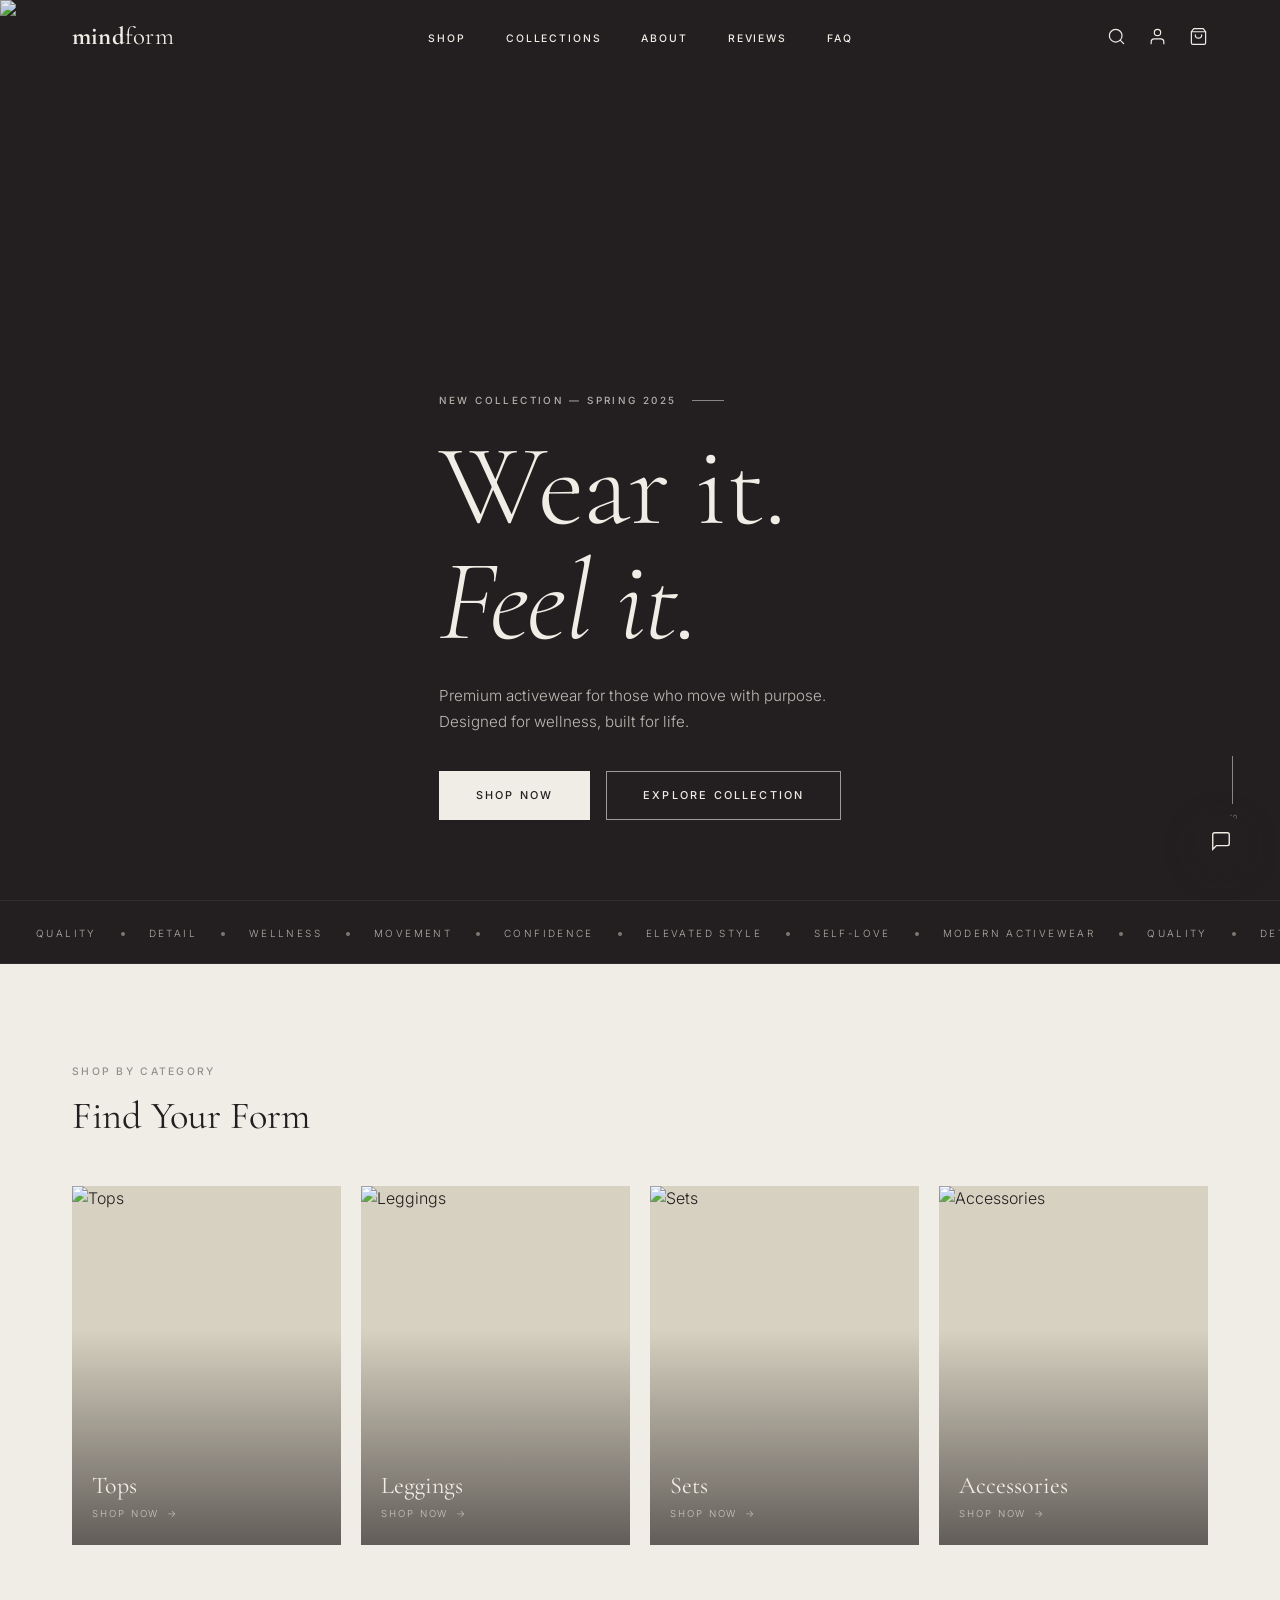
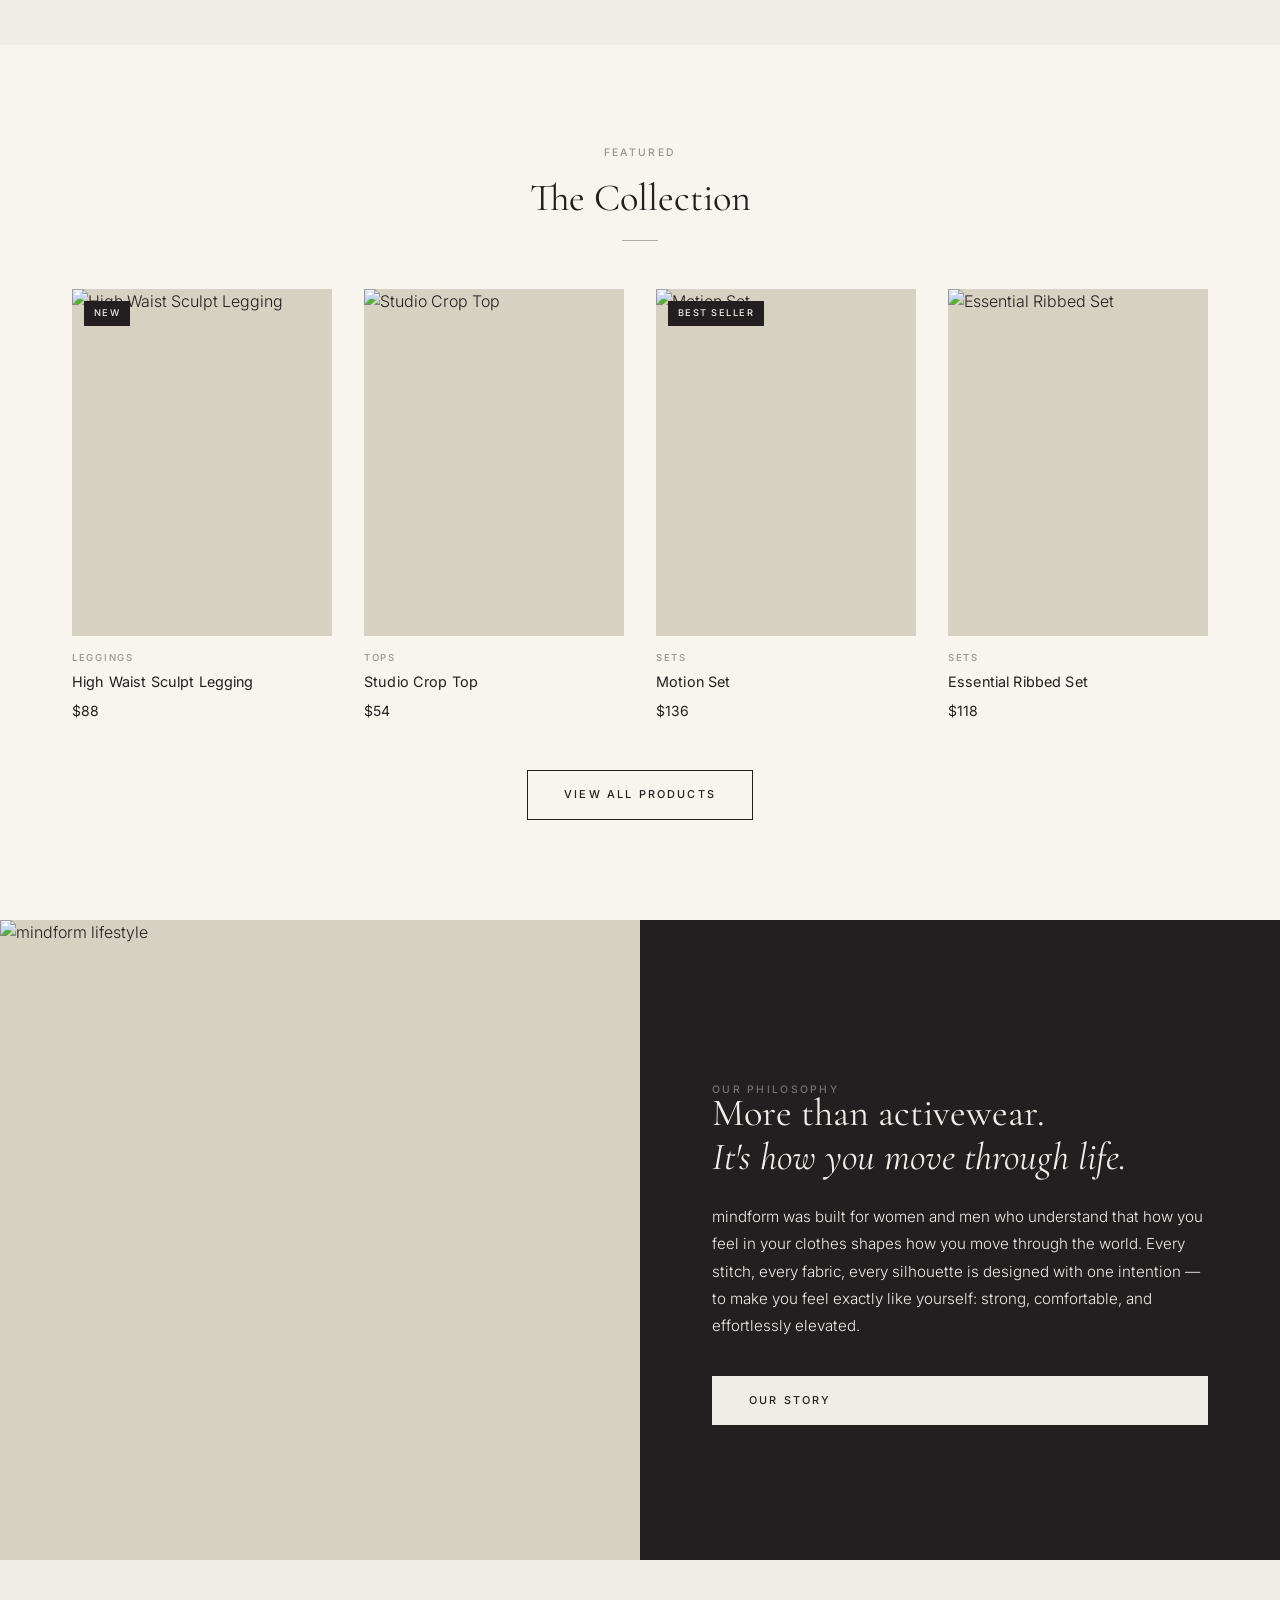
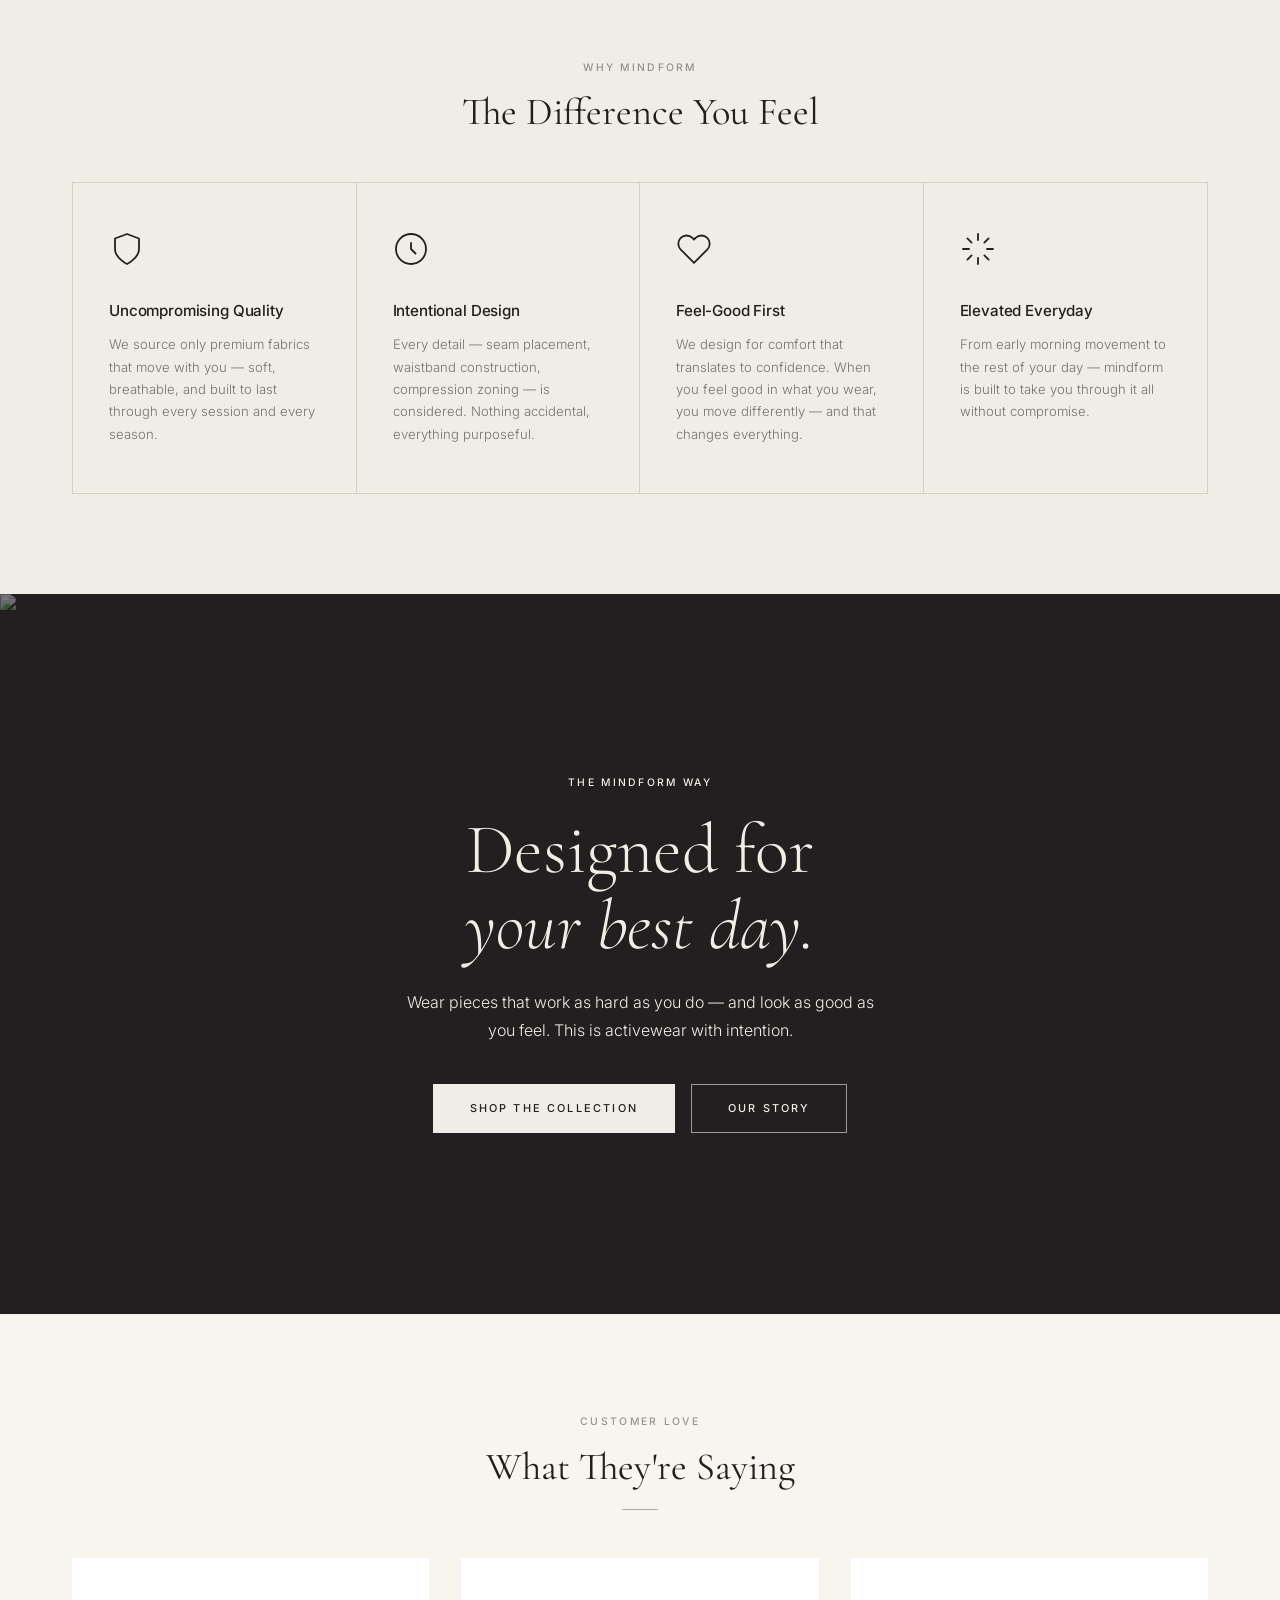
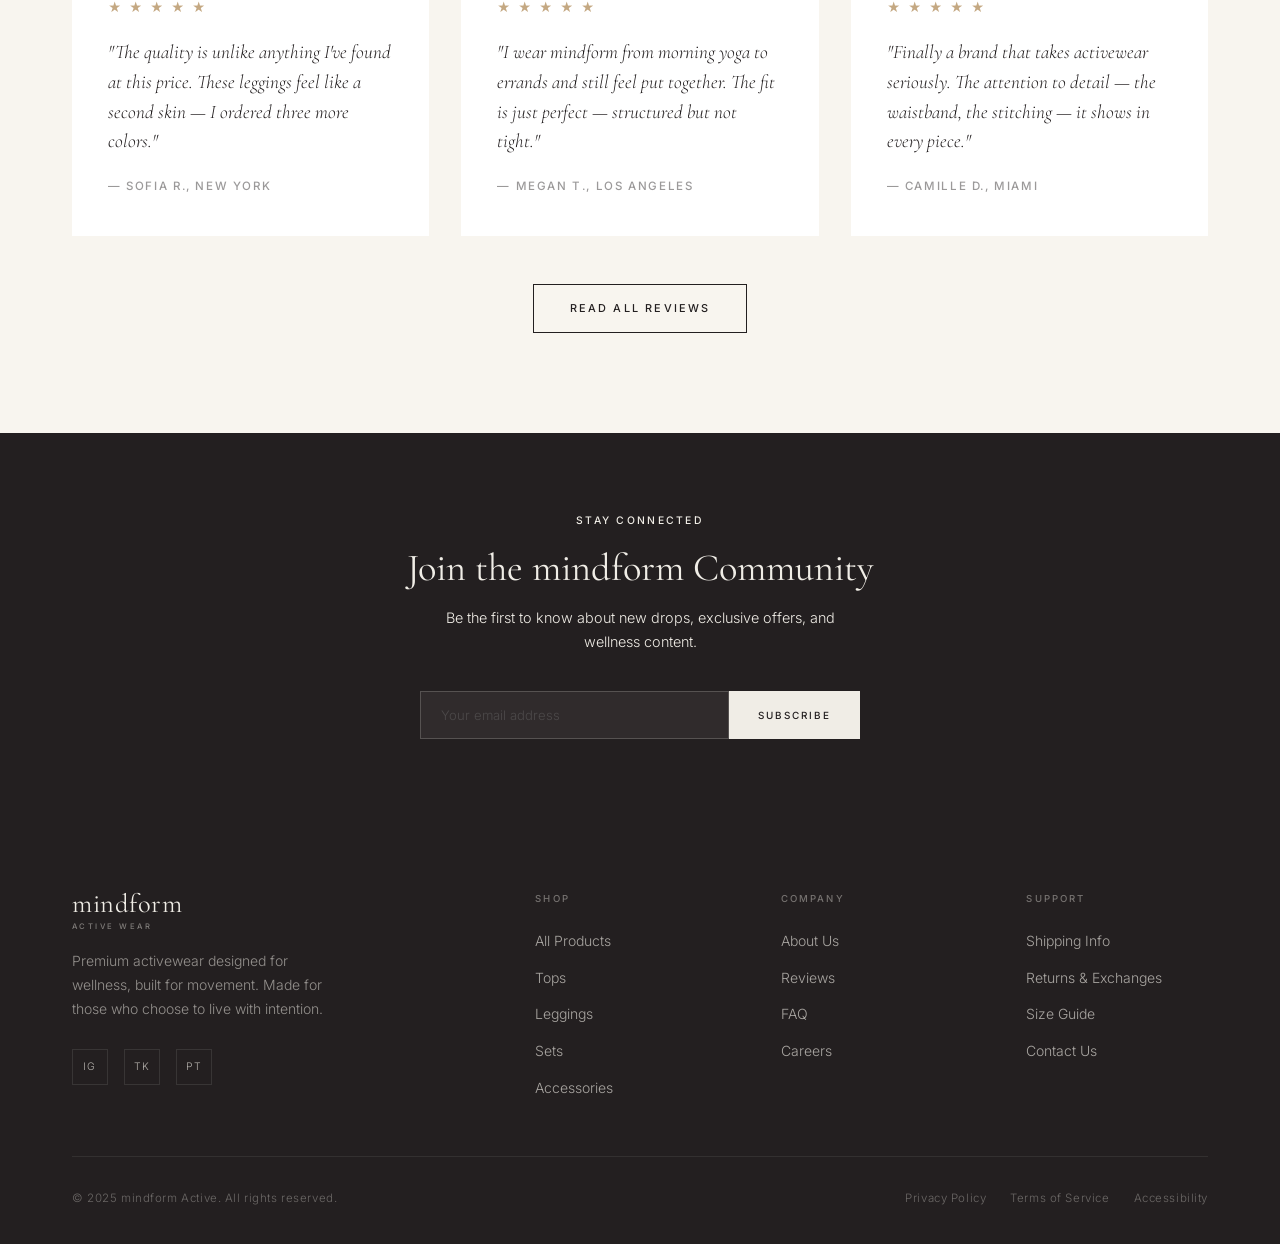
==== commit 662d6a29: "Update navbar logo to text and white background - Replace logo image with CSS text: mind (bold) + fo" ====
--- a/demo/index.html
+++ b/demo/index.html
@@ -13,7 +13,7 @@
   <nav class="navbar navbar--on-dark" id="navbar">
     <div class="container">
       <div class="navbar__inner">
-        <a href="index.html" class="navbar__logo">mindform</a>
+        <a href="index.html" class="navbar__logo"><span class="navbar__logo-mind">mind</span><span class="navbar__logo-form">form</span></a>
         <ul class="navbar__nav">
           <li><a href="shop.html" class="navbar__link">Shop</a></li>
           <li><a href="shop.html" class="navbar__link">Collections</a></li>
@@ -387,7 +387,7 @@
     <div class="container">
       <div class="footer__grid">
         <div class="footer__brand">
-          <div class="footer__logo">mindform</div>
+          <div class="footer__logo-text"><span class="logo-main">mindform</span><span class="logo-sub">Active Wear</span></div>
           <p class="footer__tagline">Premium activewear designed for wellness, built for movement. Made for those who choose to live with intention.</p>
           <div class="footer__social">
             <a href="#" aria-label="Instagram">IG</a>
--- a/demo/css/styles.css
+++ b/demo/css/styles.css
@@ -200,11 +200,11 @@
   border-bottom: 1px solid transparent;
 }
 .navbar.scrolled {
-  background: rgba(240, 237, 230, 0.96);
+  background: rgba(255, 255, 255, 0.97);
   backdrop-filter: blur(12px);
   -webkit-backdrop-filter: blur(12px);
   padding: 16px 0;
-  border-bottom-color: rgba(215, 209, 193, 0.5);
+  border-bottom-color: rgba(215, 209, 193, 0.4);
 }
 .navbar--on-dark { color: var(--cream); }
 .navbar--on-dark.scrolled { color: var(--charcoal); }
@@ -215,11 +215,57 @@
   justify-content: space-between;
 }
 .navbar__logo {
+  flex-shrink: 0;
+  display: flex;
+  align-items: baseline;
+  line-height: 1;
+}
+.navbar__logo-mind {
   font-family: var(--font-display);
-  font-size: 1.45rem;
+  font-size: 1.55rem;
+  font-weight: 700;
+  letter-spacing: 0.01em;
+  line-height: 1;
+  color: var(--charcoal);
+  transition: color var(--dur) var(--ease);
+}
+.navbar__logo-form {
+  font-family: var(--font-display);
+  font-size: 1.55rem;
   font-weight: 400;
-  letter-spacing: 0.04em;
-  flex-shrink: 0;
+  letter-spacing: 0.01em;
+  line-height: 1;
+  color: var(--charcoal);
+  transition: color var(--dur) var(--ease);
+}
+/* Over dark hero — logo turns white */
+.navbar--on-dark:not(.scrolled) .navbar__logo-mind,
+.navbar--on-dark:not(.scrolled) .navbar__logo-form {
+  color: var(--cream);
+}
+/* Footer logo text */
+.footer__logo-text {
+  display: flex;
+  flex-direction: column;
+  gap: 4px;
+  margin-bottom: 16px;
+}
+.footer__logo-text .logo-main {
+  font-family: var(--font-display);
+  font-size: 1.65rem;
+  font-weight: 400;
+  letter-spacing: 0.02em;
+  line-height: 1;
+  color: var(--cream);
+}
+.footer__logo-text .logo-sub {
+  font-family: var(--font-body);
+  font-size: 0.48rem;
+  font-weight: 500;
+  letter-spacing: 0.32em;
+  text-transform: uppercase;
+  color: var(--cream);
+  opacity: 0.45;
 }
 .navbar__nav {
   display: flex;
